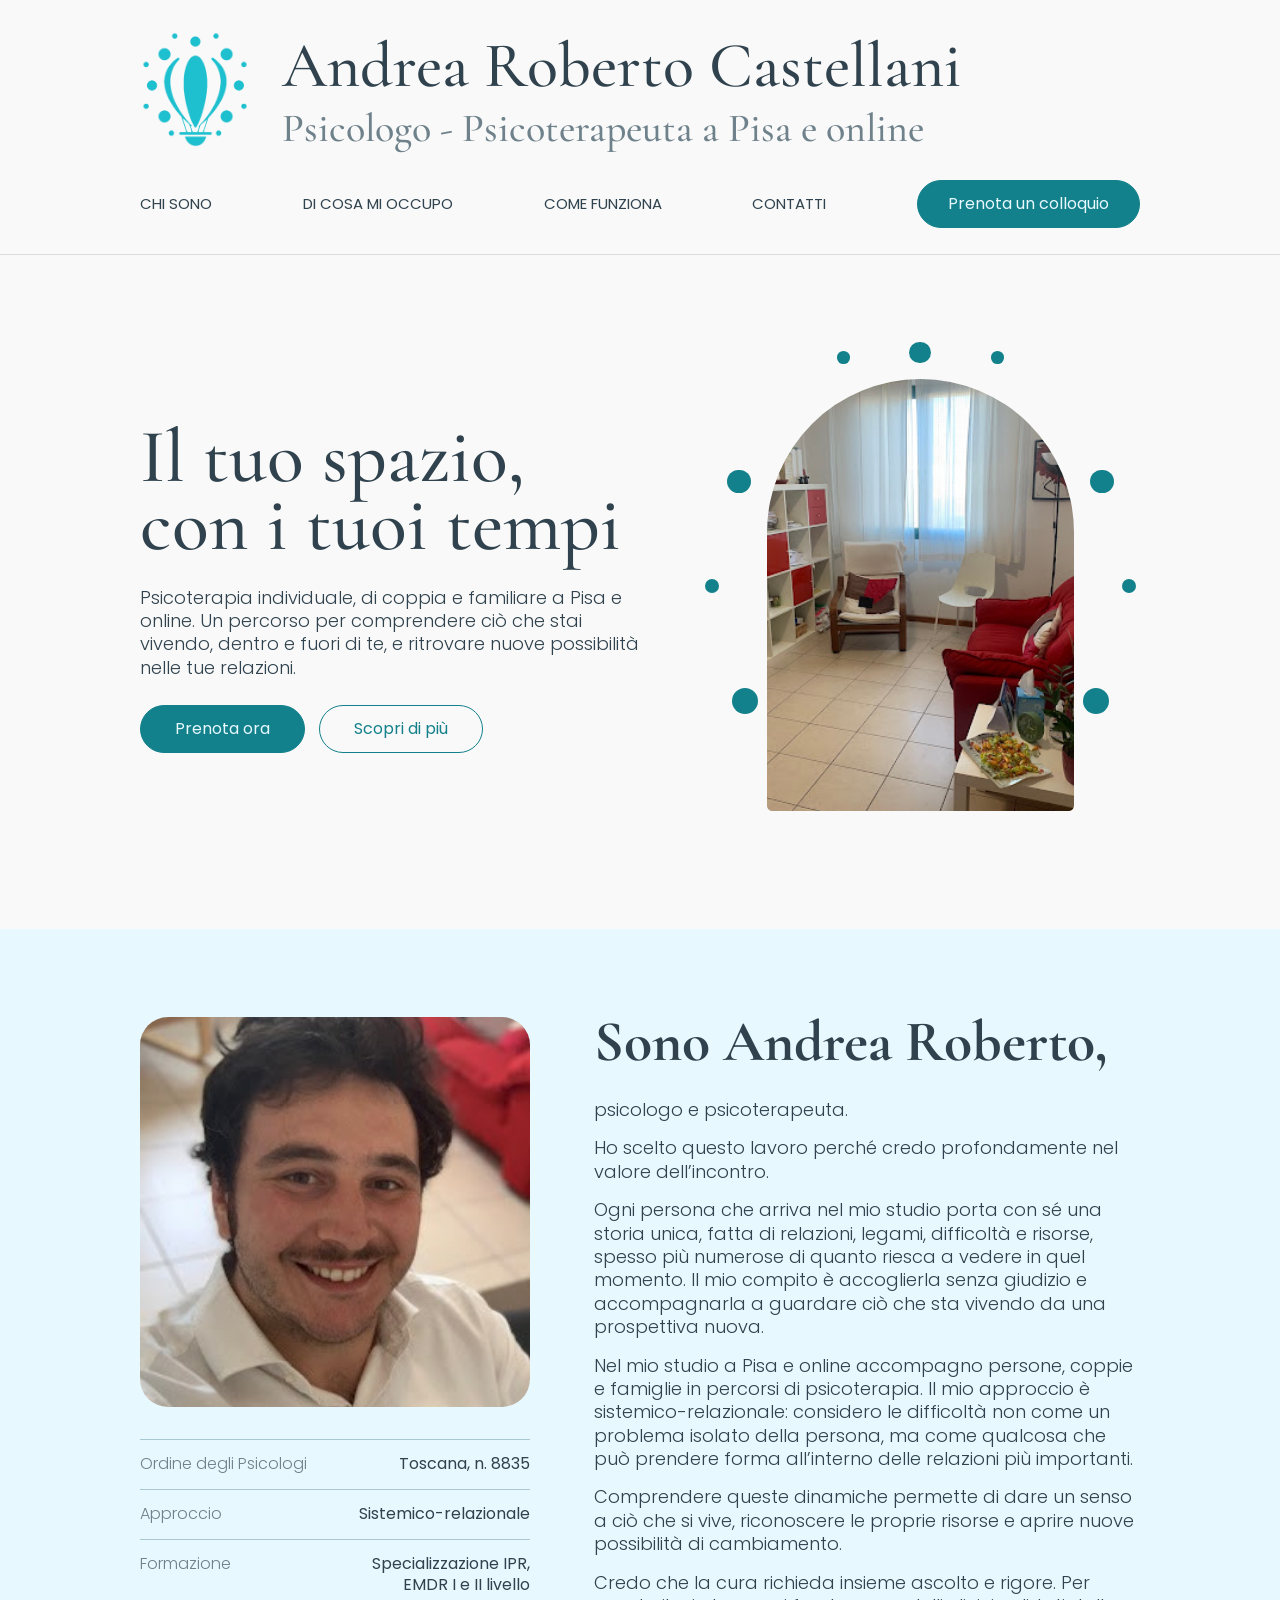
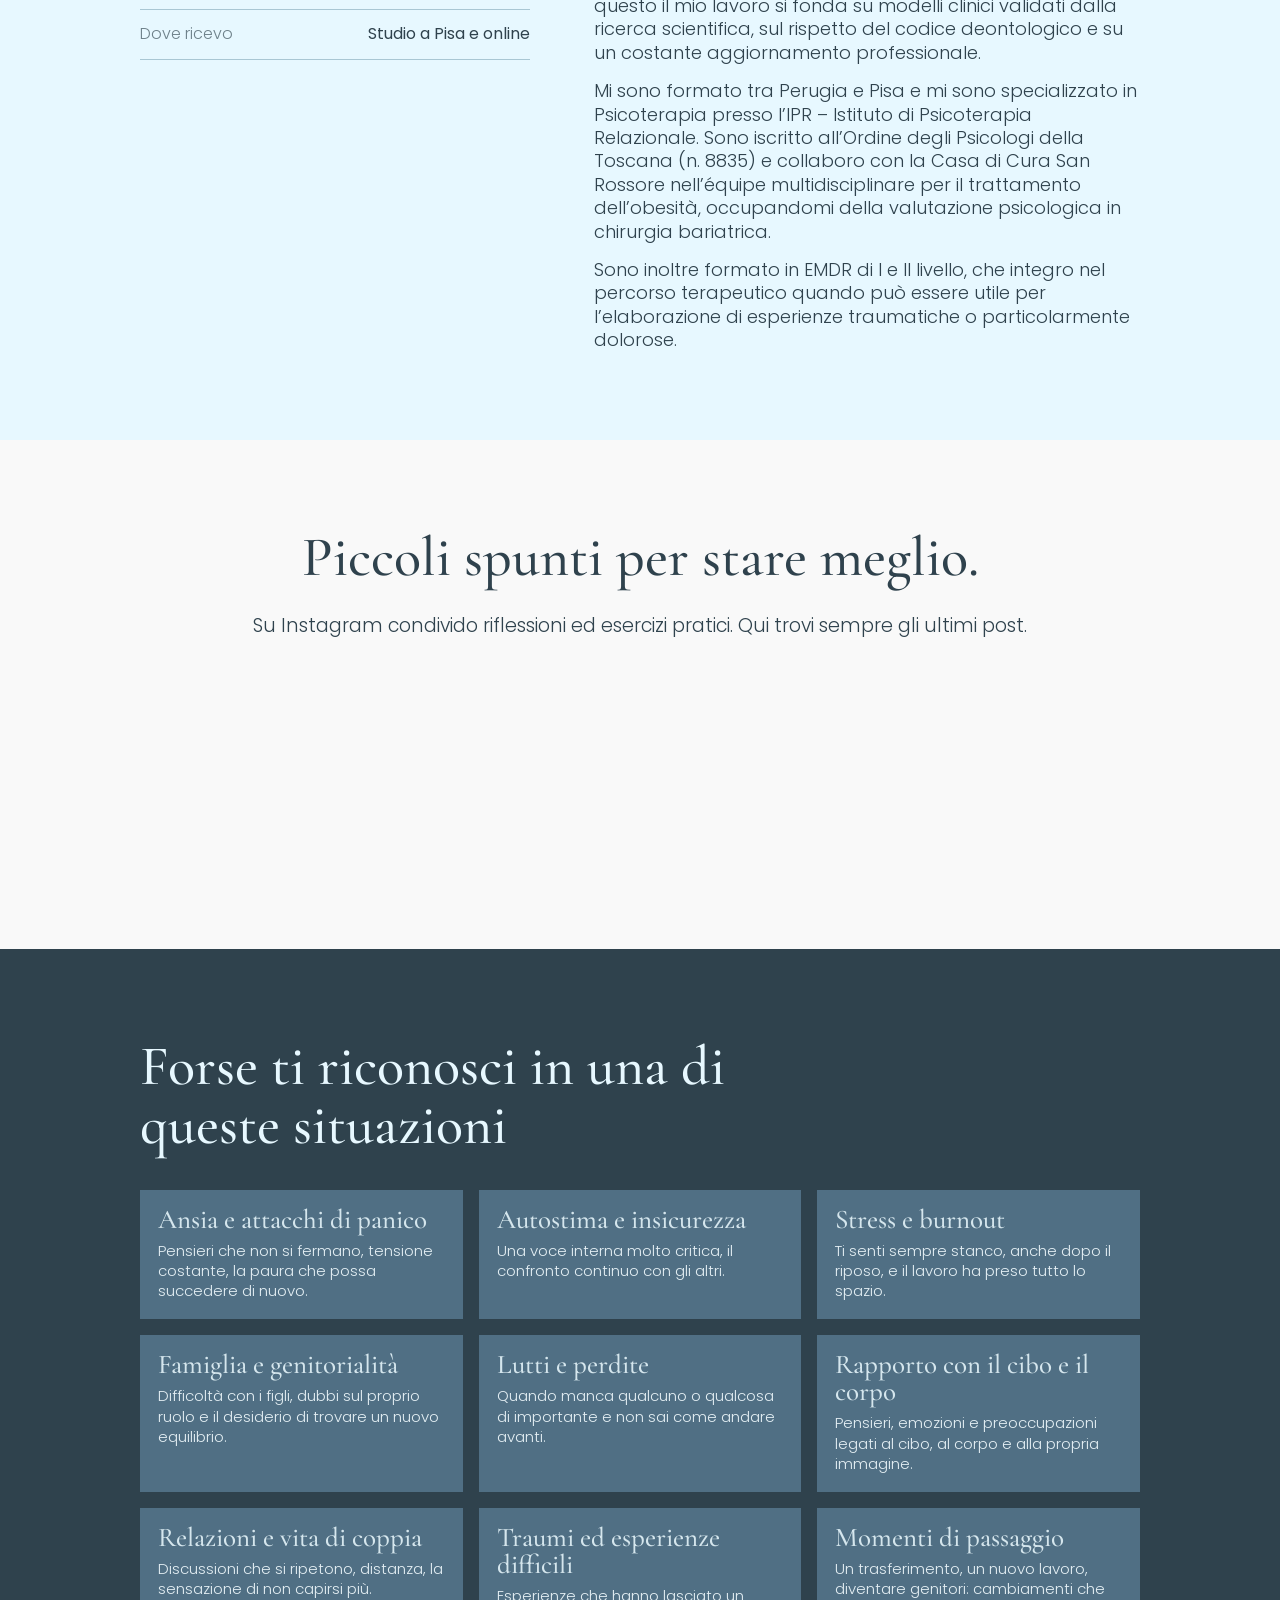
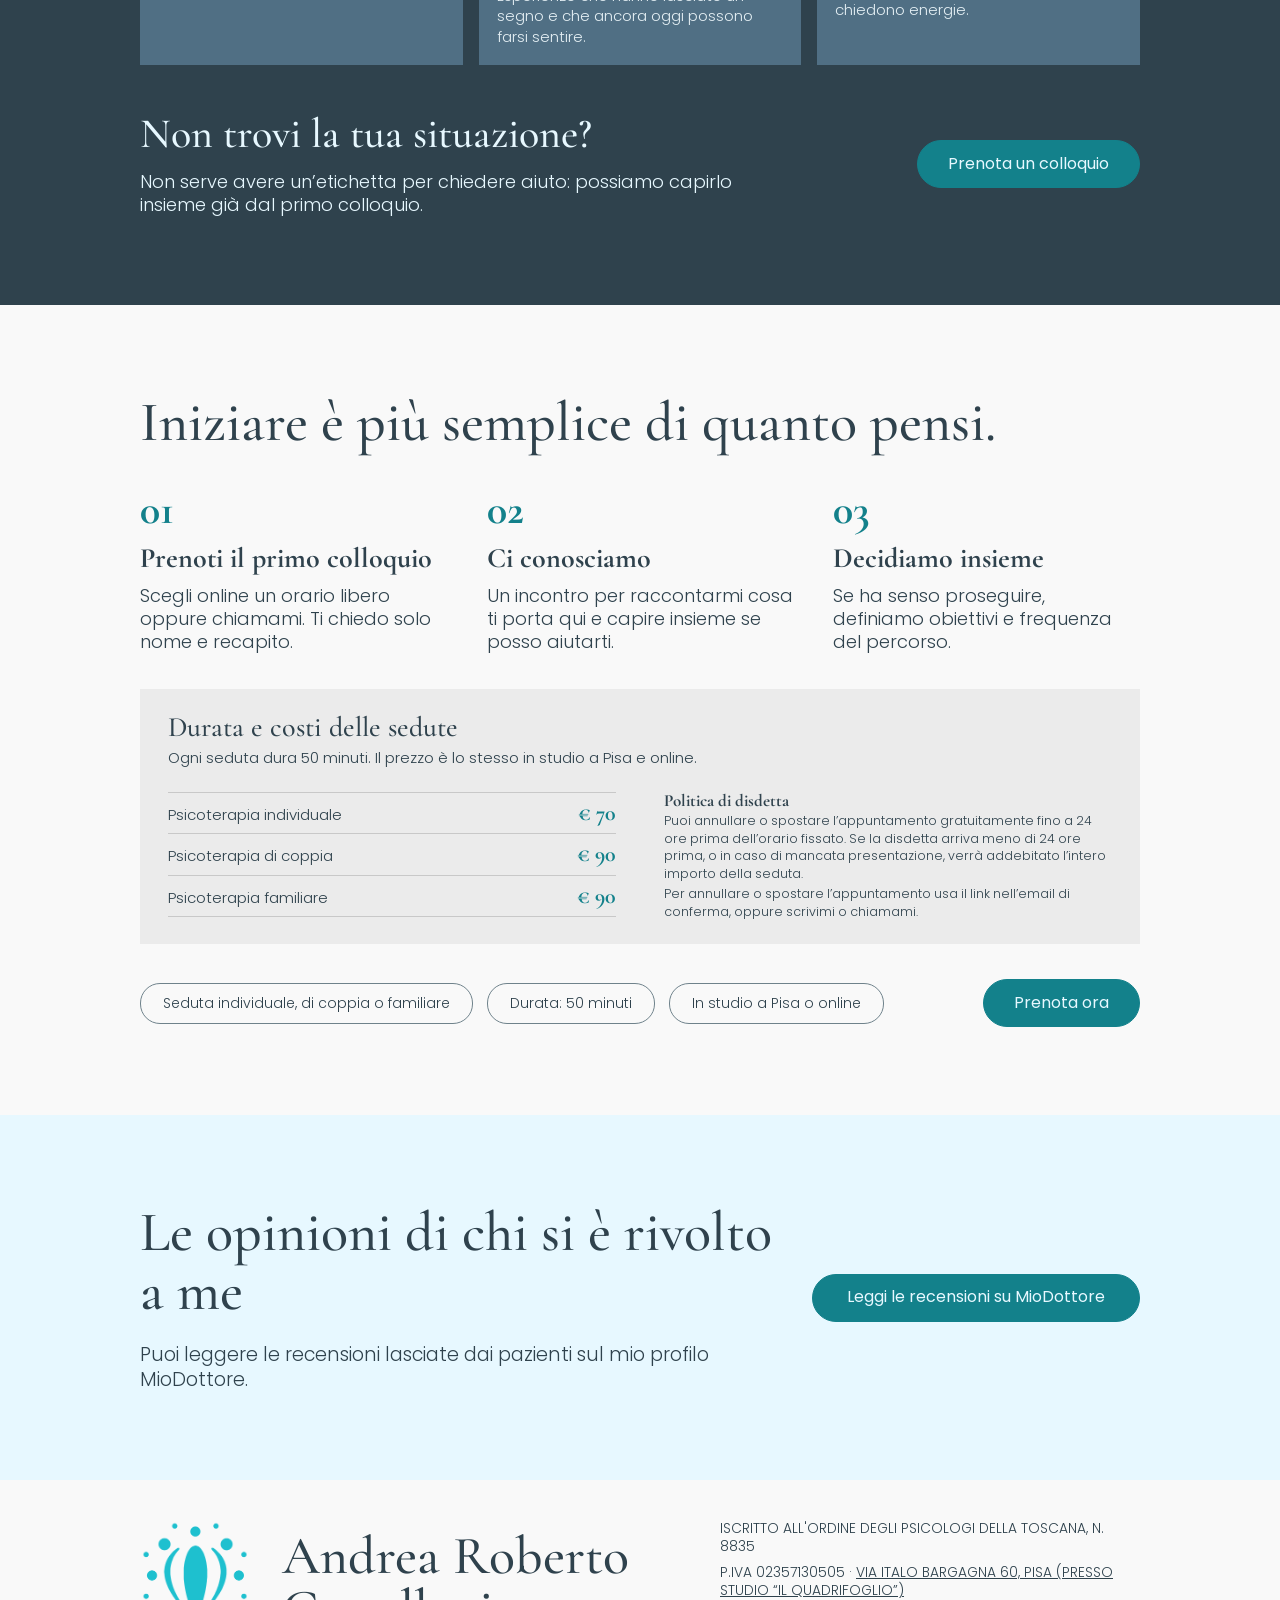
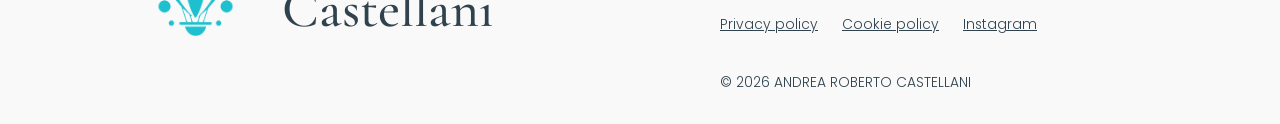
==== index.html @ 8cd7c924 "first commit" ====
<!doctype html>
<html lang="it">
<head>
  <meta charset="utf-8">
  <meta name="viewport" content="width=device-width, initial-scale=1">
  <title>Andrea Roberto Castellani | Psicologo e Psicoterapeuta a Pisa e online</title>
  <meta name="description" content="Psicoterapia individuale, di coppia e familiare a Pisa e online. Approccio sistemico-relazionale ed EMDR. Prenota il primo colloquio.">
  <meta property="og:title" content="Andrea Roberto Castellani | Psicologo e Psicoterapeuta a Pisa e online">
  <meta property="og:description" content="Il tuo spazio, con i tuoi tempi. Psicoterapia individuale, di coppia e familiare a Pisa e online.">
  <meta property="og:type" content="website">
  <!-- Iubenda: installazione (banner cookie e consenso). Deve restare il primo script della pagina. -->
  <script type="text/javascript" src="https://embeds.iubenda.com/widgets/f34f0510-6001-48b8-a6d8-528f20d0c39e.js"></script>
  <link rel="icon" href="img/logo-celeste.png" type="image/png">
  <link rel="preconnect" href="https://fonts.googleapis.com">
  <link rel="preconnect" href="https://fonts.gstatic.com" crossorigin>
  <link rel="stylesheet" href="https://fonts.googleapis.com/css2?family=Cormorant+Garamond:wght@500;700&family=Poppins:wght@300;400;600&display=swap">
  <link rel="stylesheet" href="style.css">
</head>
<body>

  <a class="salta" href="#contenuto">Vai al contenuto</a>

  <header class="testata">
    <div class="contenitore testata__riga">
      <a class="marchio" href="#top" aria-label="Andrea Roberto Castellani, torna all'inizio">
        <img src="img/logo-celeste.png" alt="" width="80" height="90">
        <span class="marchio__testo">
          <span class="marchio__nome">Andrea Roberto Castellani</span>
          <span class="marchio__ruolo">Psicologo - Psicoterapeuta a Pisa e online</span>
        </span>
      </a>

      <button class="menu-apri" type="button" aria-expanded="false" aria-controls="menu" aria-label="Apri il menu">
        <svg width="22" height="22" viewBox="0 0 24 24" fill="none" stroke="currentColor" stroke-width="2" stroke-linecap="round" aria-hidden="true"><line x1="4" y1="7" x2="20" y2="7"/><line x1="4" y1="12" x2="20" y2="12"/><line x1="4" y1="17" x2="20" y2="17"/></svg>
      </button>

      <nav id="menu" class="menu" aria-label="Menu principale">
        <a href="#chi-sono">Chi sono</a>
        <a href="#aree">Di cosa mi occupo</a>
        <a href="#come-funziona">Come funziona</a>
        <a href="contatti.html">Contatti</a>
        <a class="bottone bottone--pieno" href="prenota.html">Prenota un colloquio</a>
      </nav>
    </div>
  </header>

  <main id="contenuto">

    <!-- APERTURA -->
    <section class="apertura" id="top">
      <div class="contenitore apertura__griglia">
        <div class="apertura__testo">
          <p class="occhiello">Psicologo - psicoterapeuta a Pisa e online</p>
          <h1>Il tuo spazio, con i tuoi tempi</h1>
          <p class="apertura__intro">Psicoterapia individuale, di coppia e familiare a Pisa e online. Un percorso per comprendere ciò che stai vivendo, dentro e fuori di te, e ritrovare nuove possibilità nelle tue relazioni.</p>
          <div class="bottoni">
            <a class="bottone bottone--pieno bottone--grande" href="prenota.html">Prenota ora</a>
            <a class="bottone bottone--vuoto bottone--grande" href="#aree">Scopri di più</a>
          </div>
        </div>

        <div class="apertura__foto" aria-hidden="true">
          <!-- La foto si carica da img/studio.jpg -->
          <div class="arco"></div>
          <span class="punto p1"></span><span class="punto p2"></span><span class="punto p3"></span>
          <span class="punto p4"></span><span class="punto p5"></span><span class="punto p6"></span>
          <span class="punto p7"></span><span class="punto p8"></span><span class="punto p9"></span>
        </div>
      </div>
    </section>

    <!-- CHI SONO -->
    <section class="sezione sezione--tinta" id="chi-sono">
      <div class="contenitore chi-sono">
        <div class="chi-sono__lato">
          <div class="foto-studio" role="img" aria-label="Andrea Roberto Castellani, psicologo e psicoterapeuta"></div>
          <dl class="dati">
            <div><dt>Ordine degli Psicologi</dt><dd>Toscana, n. 8835</dd></div>
            <div><dt>Approccio</dt><dd>Sistemico-relazionale</dd></div>
            <div><dt>Formazione</dt><dd>Specializzazione IPR,<br> EMDR I e II livello</dd></div>
            <div><dt>Dove ricevo</dt><dd>Studio a Pisa e online</dd></div>
          </dl>
        </div>

        <div class="pila testo-lungo">
          <h2 style="font-size: clamp(34px, 4.5vw, 60px); line-height: 0.9 !important;">Sono Andrea Roberto,</h2>
          <p><span class="h2-sotto">psicologo e psicoterapeuta.</span></p>
          <p class="testo-grande">Ho scelto questo lavoro perché credo profondamente nel valore dell’incontro.</p>
          <p>Ogni persona che arriva nel mio studio porta con sé una storia unica, fatta di relazioni, legami, difficoltà e risorse, spesso più numerose di quanto riesca a vedere in quel momento. Il mio compito è accoglierla senza giudizio e accompagnarla a guardare ciò che sta vivendo da una prospettiva nuova.</p>
          <p>Nel mio studio a Pisa e online accompagno persone, coppie e famiglie in percorsi di psicoterapia. Il mio approccio è sistemico-relazionale: considero le difficoltà non come un problema isolato della persona, ma come qualcosa che può prendere forma all’interno delle relazioni più importanti.</p>
          <p>Comprendere queste dinamiche permette di dare un senso a ciò che si vive, riconoscere le proprie risorse e aprire nuove possibilità di cambiamento.</p>
          <p>Credo che la cura richieda insieme ascolto e rigore. Per questo il mio lavoro si fonda su modelli clinici validati dalla ricerca scientifica, sul rispetto del codice deontologico e su un costante aggiornamento professionale.</p>
          <p>Mi sono formato tra Perugia e Pisa e mi sono specializzato in Psicoterapia presso l’IPR – Istituto di Psicoterapia Relazionale. Sono iscritto all’Ordine degli Psicologi della Toscana (n. 8835) e collaboro con la Casa di Cura San Rossore nell’équipe multidisciplinare per il trattamento dell’obesità, occupandomi della valutazione psicologica in chirurgia bariatrica.</p>
          <p>Sono inoltre formato in EMDR di I e II livello, che integro nel percorso terapeutico quando può essere utile per l’elaborazione di esperienze traumatiche o particolarmente dolorose.</p>
        </div>
      </div>
    </section>

    <!-- INSTAGRAM -->
    <section class="sezione" id="instagram">
      <div class="contenitore pila">
        <div class="intestazione">
          <h2>Piccoli spunti per stare meglio.</h2>
          <p class="testo-grande">Su Instagram condivido riflessioni ed esercizi pratici. Qui trovi sempre gli ultimi post.</p>
          <!-- <div class="pila">
            <h2>Piccoli spunti per stare meglio.</h2>
            <p class="testo-grande">Su Instagram condivido riflessioni ed esercizi pratici. Qui trovi sempre gli ultimi post.</p>
          </div> --> 
          <!-- <a class="bottone bottone--vuoto" href="https://www.instagram.com/[nomeutente]/">Seguimi su @[nomeutente]</a> -->
        </div>

        <div class="feed-instagram">
          <!-- Elfsight Instagram Feed (cookie di terze parti: da gestire nel banner cookie) -->
          <script src="https://elfsightcdn.com/platform.js" async></script>
          <div class="elfsight-app-b23679b7-2488-49d8-a630-d3dfc2f89595" data-elfsight-app-lazy></div>
        </div>
      </div>
    </section>

    <!-- AREE DI INTERVENTO -->
    <section class="sezione sezione--scura" id="aree">
      <div class="contenitore pila pila--larga">
        <h2 class="titolo-stretto">Forse ti riconosci in una di queste situazioni</h2>
        <div class="griglia-aree">
          <article class="area">
            <h3>Ansia e attacchi di panico</h3>
            <p>Pensieri che non si fermano, tensione costante, la paura che possa succedere di nuovo.</p>
          </article>
          <article class="area">
            <h3>Autostima e insicurezza</h3>
            <p>Una voce interna molto critica, il confronto continuo con gli altri.</p>
          </article>
          <article class="area">
            <h3>Stress e burnout</h3>
            <p>Ti senti sempre stanco, anche dopo il riposo, e il lavoro ha preso tutto lo spazio.</p>
          </article>
          <article class="area">
            <h3>Famiglia e genitorialità</h3>
            <p>Difficoltà con i figli, dubbi sul proprio ruolo e il desiderio di trovare un nuovo equilibrio.</p>
          </article>
          <article class="area">
            <h3>Lutti e perdite</h3>
            <p>Quando manca qualcuno o qualcosa di importante e non sai come andare avanti.</p>
          </article>
          <article class="area">
            <h3>Rapporto con il cibo e il corpo</h3>
            <p>Pensieri, emozioni e preoccupazioni legati al cibo, al corpo e alla propria immagine.</p>
          </article>
          <article class="area">
            <h3>Relazioni e vita di coppia</h3>
            <p>Discussioni che si ripetono, distanza, la sensazione di non capirsi più.</p>
          </article>
          <article class="area">
            <h3>Traumi ed esperienze difficili</h3>
            <p>Esperienze che hanno lasciato un segno e che ancora oggi possono farsi sentire.</p>
          </article>
          <article class="area">
            <h3>Momenti di passaggio</h3>
            <p>Un trasferimento, un nuovo lavoro, diventare genitori: cambiamenti che chiedono energie.</p>
          </article>
        </div>

        <div class="riquadro-aiuto">
          <div class="pila pila--stretta">
            <h3>Non trovi la tua situazione?</h3>
            <p>Non serve avere un’etichetta per chiedere aiuto: possiamo capirlo insieme già dal primo colloquio.</p>
          </div>
          <a class="bottone bottone--pieno" href="prenota.html">Prenota un colloquio</a>
        </div>
      </div>
    </section>

    <!-- COME FUNZIONA -->
    <section class="sezione" id="come-funziona">
      <div class="contenitore pila pila--larga">
        <h2>Iniziare è più semplice di quanto pensi.</h2>
        <ol class="passaggi">
          <li>
            <span class="passaggi__numero" aria-hidden="true">01</span>
            <h3>Prenoti il primo colloquio</h3>
            <p>Scegli online un orario libero oppure chiamami. Ti chiedo solo nome e recapito.</p>
          </li>
          <li>
            <span class="passaggi__numero" aria-hidden="true">02</span>
            <h3>Ci conosciamo</h3>
            <p>Un incontro per raccontarmi cosa ti porta qui e capire insieme se posso aiutarti.</p>
          </li>
          <li>
            <span class="passaggi__numero" aria-hidden="true">03</span>
            <h3>Decidiamo insieme</h3>
            <p>Se ha senso proseguire, definiamo obiettivi e frequenza del percorso.</p>
          </li>
        </ol>

        <div class="tariffe" id="tariffe">
          <div class="tariffe__testa pila pila--stretta">
            <h3>Durata e costi delle sedute</h3>
            <p>Ogni seduta dura 50 minuti. Il prezzo è lo stesso in studio a Pisa e online.</p>
          </div>
          <!-- PREZZI DI ESEMPIO: sostituisci gli importi con quelli reali -->
          <dl class="tariffe__elenco">
            <div><dt>Psicoterapia individuale</dt><dd class="tariffe__prezzo">€ 70</dd></div>
            <div><dt>Psicoterapia di coppia</dt><dd class="tariffe__prezzo">€ 90</dd></div>
            <div><dt>Psicoterapia familiare</dt><dd class="tariffe__prezzo">€ 90</dd></div>
          </dl>
          <div class="tariffe__disdetta">
            <h4>Politica di disdetta</h4>
            <p>Puoi annullare o spostare l’appuntamento gratuitamente fino a 24 ore prima dell’orario fissato. Se la disdetta arriva meno di 24 ore prima, o in caso di mancata presentazione, verrà addebitato l’intero importo della seduta.</p>
            <p>Per annullare o spostare l’appuntamento usa il link nell’email di conferma, oppure scrivimi o chiamami.</p>
          </div>
        </div>

        <div class="come-funziona__fondo">
          <ul class="etichette">
            <li>Seduta individuale, di coppia o familiare</li>
            <li>Durata: 50 minuti</li>
            <li>In studio a Pisa o online</li>
          </ul>
          <a class="bottone bottone--pieno" href="prenota.html">Prenota ora</a>
        </div>
      </div>
    </section>

    <!-- RECENSIONI (facoltativa) -->
    <!--
      Sezione facoltativa. Prima di pubblicarla è consigliabile chiedere
      conferma all'Ordine degli Psicologi della Toscana.
      Se non la usi, cancella da qui fino a "FINE RECENSIONI".
    -->
    <section class="sezione sezione--tinta" id="recensioni">
      <div class="contenitore recensioni">
        <div class="pila">
          <h2>Le opinioni di chi si è rivolto a me</h2>
          <p class="testo-grande">Puoi leggere le recensioni lasciate dai pazienti sul mio profilo MioDottore.</p>
        </div>
        <div class="recensioni__azione">
          <!-- Se MioDottore fornisce un widget, puoi incollarne il codice qui al posto del pulsante. -->
          <a class="bottone bottone--pieno bottone--grande" href="[link-profilo-miodottore]">Leggi le recensioni su MioDottore</a>
        </div>
      </div>
    </section>
    <!-- FINE RECENSIONI -->

  </main>

  <footer class="piede">
    <div class="contenitore piede__riga">
      <a class="marchio piede__marchio" href="#top" aria-label="Andrea Roberto Castellani, torna all'inizio">
        <img src="img/logo-celeste.png" alt="" width="110" height="124">
        <span class="marchio__testo">
          <span class="marchio__nome">Andrea Roberto Castellani</span>
        </span>
      </a>
      <div class="piede__info">
        <p>Iscritto all'Ordine degli Psicologi della Toscana, n. 8835</p>
        <p>P.IVA 02357130505 · <a class="piede__mappa" href="https://maps.app.goo.gl/DbH1Px4Cvwr9Uro67" target="_blank" rel="noopener">Via Italo Bargagna 60, Pisa (presso Studio “Il Quadrifoglio”)</a></p>
        <nav class="piede__link" aria-label="Informazioni legali">
          <a href="https://www.iubenda.com/privacy-policy/83963626" class="iubenda-noiframe iubenda-embed" title="Privacy Policy" target="_blank" rel="noopener">Privacy policy</a>
          <a href="https://www.iubenda.com/privacy-policy/83963626/cookie-policy" class="iubenda-noiframe iubenda-embed" title="Cookie Policy" target="_blank" rel="noopener">Cookie policy</a>
          <a href="https://www.instagram.com/ar.caste_psico/">Instagram</a>
        </nav>
        <p class="piede__copy">© 2026 Andrea Roberto Castellani</p>
      </div>
    </div>
  </footer>

  <script>
    // Header fisso su smartphone: si restringe dopo un po' di scorrimento
    const testata = document.querySelector('.testata');
    const aggiornaTestata = () => testata.classList.toggle('testata--compatta', window.scrollY > 40);
    window.addEventListener('scroll', aggiornaTestata, { passive: true });
    aggiornaTestata();

    // Menu per smartphone
    const bottoneMenu = document.querySelector('.menu-apri');
    const menu = document.getElementById('menu');
    bottoneMenu.addEventListener('click', () => {
      const aperto = menu.classList.toggle('menu--aperto');
      bottoneMenu.setAttribute('aria-expanded', aperto);
      bottoneMenu.setAttribute('aria-label', aperto ? 'Chiudi il menu' : 'Apri il menu');
    });
    menu.querySelectorAll('a').forEach(link => link.addEventListener('click', () => {
      menu.classList.remove('menu--aperto');
      bottoneMenu.setAttribute('aria-expanded', 'false');
    }));

  </script>
  <!-- Iubenda: privacy policy e cookie policy (si aprono in una finestra sopra il sito) -->
  <script type="text/javascript">(function (w,d) {var loader = function () {var s = d.createElement("script"), tag = d.getElementsByTagName("script")[0]; s.src="https://cdn.iubenda.com/iubenda.js"; tag.parentNode.insertBefore(s,tag);}; if(w.addEventListener){w.addEventListener("load", loader, false);}else if(w.attachEvent){w.attachEvent("onload", loader);}else{w.onload = loader;}})(window, document);</script>
  <div class="barra-prenota">
    <a class="bottone bottone--pieno" href="prenota.html">Prenota un colloquio</a>
  </div>
</body>
</html>
---- style.css ----
/* =========================================================
   Andrea Roberto Castellani – stile del sito
   Stile ripreso dal sito Wix "Psicologo Online".
   I colori principali sono qui: cambiandoli si aggiorna tutto.
   ========================================================= */

:root {
  --grigio: #F9F9F9;        /* testata, apertura, come funziona */
  --azzurro: #E7F8FF;       /* chi sono, instagram, recensioni */
  --ardesia: #2F424D;       /* testo e sezione scura */
  --ardesia-2: #506F84;     /* riquadri e sezione contatti */
  --ardesia-3: #648CA7;     /* nota nei contatti */
  --muto: #6F828B;          /* testi secondari */
  --teal: #13818B;          /* pulsanti, numeri, dettagli */
  --teal-scuro: #0E6068;
  --nebbia: #D5E6ED;        /* footer e testi su scuro */
  --nebbia-2: #B0C1CA;
  --pannello: #F0F0F0;
  --largo: 1000px;

  --serif: "Cormorant Garamond", "Cormorant", Georgia, "Times New Roman", serif;
  --sans: "Poppins", "Segoe UI", system-ui, -apple-system, sans-serif;
}

*, *::before, *::after { box-sizing: border-box; }

html { scroll-behavior: smooth; scroll-padding-top: 24px; }

body {
  margin: 0;
  background: var(--grigio);
  color: var(--ardesia);
  font-family: var(--sans);
  font-weight: 300;
  font-size: 18px;
  line-height: 1.3;
  -webkit-font-smoothing: antialiased;
}

img { max-width: 100%; height: auto; display: block; }
a { color: var(--teal); }
a:hover { color: var(--ardesia); }
:focus-visible { outline: 3px solid var(--teal); outline-offset: 3px; border-radius: 6px; }

h1, h2, h3, h4 { margin: 0; font-family: var(--serif); font-weight: 500; line-height: 1.05; color: var(--ardesia); }
h1 { font-size: clamp(46px, 6vw, 76px); }
h2 { font-size: clamp(36px, 4.4vw, 56px); }
h3 { font-size: clamp(28px, 3.3vw, 42px); }
p { margin: 0; }

.contenitore { width: 100%; max-width: calc(var(--largo) + 280px); margin: 0 auto; padding: 0 140px; }
.pila { display: flex; flex-direction: column; gap: 22px; }
.pila--larga { gap: 35px; }
.testo-grande { font-size: 19px; }

.salta { position: absolute; left: -9999px; top: 8px; background: #fff; padding: 10px 16px; border-radius: 8px; z-index: 100; }
.salta:focus { left: 8px; }

/* ---------- Pulsanti ---------- */
.bottoni { display: flex; flex-wrap: wrap; gap: 14px; }
.bottone {
  display: inline-flex; align-items: center; justify-content: center;
  min-height: 48px; padding: 0 30px; border-radius: 100px;
  font-family: var(--sans); font-size: 16px; font-weight: 400; text-decoration: none; white-space: nowrap;
  border: 1px solid var(--teal);
  transition: background-color .2s, color .2s, border-color .2s;
}
.bottone--grande { min-height: 48px; padding: 0 34px; }
.bottone--pieno { background: var(--teal); color: var(--azzurro); }
.bottone--pieno:hover { background: var(--teal-scuro); border-color: var(--teal-scuro); color: var(--azzurro); }
.bottone--vuoto { background: transparent; color: var(--teal); }
.bottone--vuoto:hover { background: var(--teal); color: var(--azzurro); }
.bottone--chiaro { background: var(--azzurro); border-color: var(--azzurro); color: var(--ardesia); }
.bottone--chiaro:hover { background: var(--nebbia); border-color: var(--nebbia); color: var(--ardesia); }

/* ---------- Testata ---------- */
.testata { background: var(--grigio); border-bottom: 1px solid #DCDCDC; }
.testata__riga { position: relative; display: flex; flex-wrap: wrap; align-items: center; padding-top: 30px; padding-bottom: 26px; row-gap: 26px; }
.marchio { display: flex; align-items: center; gap: 32px; width: 100%; color: var(--ardesia); text-decoration: none; }
.marchio img { width: 110px; height: 124px; flex-shrink: 0; }
.marchio__testo { display: flex; flex-direction: column; gap: 8px; }
.marchio__nome { font-family: var(--serif); font-size: clamp(36px, 5vw, 75px); font-weight: 500; line-height: 1;}
.marchio__ruolo { font-family: var(--serif); font-size: clamp(22px, 3.2vw, 40px); font-weight: 500; line-height: 1.1; color: var(--muto); }

.menu { display: flex; align-items: center; justify-content: space-between; gap: 24px; width: 100%; }
.menu a:not(.bottone) {
  color: var(--ardesia); text-decoration: none; text-transform: uppercase;
  font-size: 15px; font-weight: 400;
}
.menu a:not(.bottone):hover { color: var(--teal); }
.menu-apri {
  display: none; position: absolute; right: 24px; top: 30px; width: 44px; height: 44px; border-radius: 12px;
  border: 1px solid #CFCFCF; background: #fff; color: var(--ardesia);
  align-items: center; justify-content: center; cursor: pointer;
}

/* ---------- Apertura ---------- */
.apertura { padding: 96px 0 104px; }
.apertura__griglia { display: grid; grid-template-columns: 1.15fr 1fr; gap: 56px; align-items: center; }
.apertura__testo { display: flex; flex-direction: column; gap: 26px;}
.occhiello { display: none; }
.apertura__testo h1 { max-width: 560px; line-height: 0.9 !important;}
.apertura__intro { font-size: 18px; line-height: 1.3; max-width: 500px; }

.apertura__foto { position: relative; aspect-ratio: 5 / 5.4; max-width: 460px; width: 100%; justify-self: center; }
.arco {
  position: absolute; inset: 6% 15% 3% 15%;
  border-radius: 999px 999px 36px 36px;
  background: var(--azzurro) url("img/studio.jpg") center / cover no-repeat;
}
.punto { position: absolute; border-radius: 50%; background: var(--teal); }
.p1 { left: 6%;  top: 25%; width: 5.4%; aspect-ratio: 1; }
.p2 { left: 1%;  top: 48%; width: 3.2%; aspect-ratio: 1; }
.p3 { left: 7%;  top: 71%; width: 6%;   aspect-ratio: 1; }
.p4 { left: 31%; top: 0;   width: 2.9%; aspect-ratio: 1; }
.p5 { left: 47.5%; top: -2%; width: 5%; aspect-ratio: 1; }
.p6 { right: 31%; top: 0;   width: 2.9%; aspect-ratio: 1; }
.p7 { right: 6%;  top: 25%; width: 5.4%; aspect-ratio: 1; }
.p8 { right: 1%;  top: 48%; width: 3.2%; aspect-ratio: 1; }
.p9 { right: 7%;  top: 71%; width: 6%;   aspect-ratio: 1; }

/* ---------- Sezioni ---------- */
.sezione { padding: 88px 0; position: relative; }
.sezione--tinta { background: var(--azzurro); }
.sezione--scura { background: var(--ardesia); color: var(--azzurro); }
.sezione--scura h2, .sezione--scura h3 { color: var(--azzurro); }
.sezione--ardesia { background: var(--ardesia-2); color: var(--azzurro); }
.sezione--ardesia h2 { color: var(--azzurro); }
.titolo-stretto { max-width: 600px; }

.due-colonne { display: grid; grid-template-columns: 1fr 1fr; gap: 64px; align-items: center; }
.due-colonne--alto { align-items: start; }

.foto-studio {
  min-height: 0; aspect-ratio: 1 / 1;
  border-radius: 28px;
  background: var(--nebbia) url("img/andrea.jpg") center / cover no-repeat;
}

.dati { margin: 0; border-top: 1px solid #A9C7D4; }
.dati div { display: flex; justify-content: space-between; gap: 16px; padding: 14px 0; border-bottom: 1px solid #A9C7D4; font-size: 16px; }
.dati dt { color: var(--muto); }
.dati dd { margin: 0; font-weight: 400; text-align: right; }

/* ---------- Chi sono ---------- */
.chi-sono { display: grid; grid-template-columns: 5fr 7fr; gap: 64px; align-items: start; }
.chi-sono__lato { display: flex; flex-direction: column; gap: 32px; position: sticky; top: 32px; }
.chi-sono .foto-studio { min-height: 0; aspect-ratio: 1 / 1; }
.testo-lungo { gap: 15px; max-width: 560px; }
.testo-lungo h2 { font-weight: 700; font-size: clamp(34px, 4vw, 56px); }
.testo-lungo .testo-grande { font-size: 18px; }
.h2-sotto { display: block; font-family: var(--sans); font-weight: 300; font-size: 18px; line-height: 1.3; margin-top: 14px; }

/* ---------- Instagram ---------- */
.intestazione { display: flex; flex-direction: column; justify-content: center; align-items: center; gap: 28px; text-align: center; }
.intestazione .pila { max-width: 660px; }
.intestazione .bottone { min-height: 41px; padding: 0 22px; border-radius: 20px; font-size: 14px; background: var(--azzurro); border-color: var(--ardesia); color: var(--ardesia); }
.intestazione .bottone:hover { background: var(--ardesia); color: var(--azzurro); }
.feed-instagram { width: 100%; min-height: 200px; }
.barra-prenota { display: none; }

/* ---------- Aree ---------- */
.griglia-aree { display: grid; grid-template-columns: repeat(3, minmax(0, 1fr)); gap: 16px; }
.area { display: flex; flex-direction: column; gap: 8px; padding: 16px 18px 18px; background: var(--ardesia-2); min-height: 0; }
.area h3 { font-size: 27px; color: var(--nebbia); font-weight: 500; line-height: 1; }
.area p { color: #E3EEF3; font-size: 15px; line-height: 1.35; }

.pila--stretta { gap: 14px; }
.riquadro-aiuto { display: flex; justify-content: space-between; align-items: center; gap: 32px; padding-top: 12px; }
.riquadro-aiuto h3 { color: var(--azzurro); }
.riquadro-aiuto p { color: var(--azzurro); max-width: 620px; }

/* ---------- Come funziona ---------- */
.passaggi { list-style: none; margin: 0; padding: 0; display: grid; grid-template-columns: repeat(3, minmax(0, 1fr)); gap: 40px; }
.passaggi li { display: flex; flex-direction: column; gap: 10px; }
.passaggi__numero { font-family: var(--serif); font-size: 42px; font-weight: 700; line-height: 1.1; color: var(--teal); }
.passaggi h3 { font-size: 28px; font-weight: 700; line-height: 1.1; }
.come-funziona__fondo { display: flex; justify-content: space-between; align-items: center; gap: 24px; flex-wrap: wrap; }
.tariffe { display: grid; grid-template-columns: 1fr 1fr; gap: 24px 48px; align-items: start; padding: 24px 28px; background: #EBEBEB; }
.tariffe__testa { grid-column: 1 / -1; max-width: 560px; gap: 6px; }
.tariffe__testa h3 { font-size: 28px; }
.tariffe__testa p { font-size: 15px; }
.tariffe__elenco { margin: 0; border-top: 1px solid #C8C8C8; }
.tariffe__elenco div { display: flex; justify-content: space-between; align-items: baseline; gap: 16px; padding: 9px 0; border-bottom: 1px solid #C8C8C8; }
.tariffe__elenco dt { font-size: 15px; }
.tariffe__elenco dd { margin: 0; }
.tariffe__prezzo { font-family: var(--serif); font-size: 22px; font-weight: 700; line-height: 1; color: var(--teal); }
.tariffe__disdetta { display: flex; flex-direction: column; gap: 3px; font-size: 12.5px; line-height: 1.4; }
.tariffe__disdetta h4 { font-size: 17px; font-weight: 700; }
.etichette { list-style: none; margin: 0; padding: 0; display: flex; flex-wrap: wrap; gap: 14px; }
.etichette li { padding: 10px 22px; border-radius: 20px; border: 1px solid var(--muto); background: var(--grigio); font-size: 14px; }

/* ---------- Prenota ---------- */
.prenota__testa { max-width: 480px; }
.contatti { font-style: normal; display: flex; flex-direction: column; gap: 14px; }
.contatti a, .contatti span { color: var(--nebbia); font-weight: 600; text-decoration: none; }
.contatti a:hover { color: #fff; }
.nota { font-size: 14px; color: var(--azzurro); background: var(--ardesia-3); padding: 18px 20px; border-radius: 20px; }
.sezione--ardesia .testo-grande { color: var(--azzurro); }

.calendario {
  display: flex; flex-direction: column; gap: 18px;
  padding: 36px 44px 32px; background: var(--pannello); color: var(--ardesia); width: 100%;
}
.calendario__testa { display: flex; flex-direction: column; gap: 6px; }
.calendario h3 { font-size: 32px; }
.calendario p { font-size: 16px; }
.calendario__cornice { overflow: hidden; border: 1px solid #DADADA; background: #fff; }
.calendario__cornice iframe { display: block; width: 100%; height: 680px; border: 0; }
.calendario__cornice .calendly-inline-widget { width: 100%; min-width: 0 !important; height: 700px; }
.calendario__alternativa { font-size: 15px; }
.scheda { display: flex; flex-direction: column; gap: 18px; }
.scheda[hidden] { display: none; }
.scelta { display: flex; align-self: stretch; padding: 4px; border-radius: 100px; background: #E2E2E2; }
.scelta__voce {
  flex: 1; min-height: 44px; padding: 0 26px; border: 0; border-radius: 100px; background: transparent;
  font-family: var(--sans); font-size: 16px; font-weight: 400; color: var(--ardesia); cursor: pointer;
  transition: background-color .2s, color .2s;
}
.scelta__voce--attiva { background: var(--teal); color: var(--azzurro); }

/* ---------- Recensioni ---------- */
.recensioni { display: flex; justify-content: space-between; align-items: center; gap: 40px; }
.recensioni .pila { max-width: 640px; }

/* ---------- Piede ---------- */
.piede { background: var(--grigio); padding: 40px 0 32px; font-size: 14px; color: var(--ardesia); }
.piede__marchio { width: auto; flex: 1 1 auto; }
.piede__marchio .marchio__ruolo { color: var(--ardesia); opacity: .75; }
.piede__marchio .marchio__nome { font-size: clamp(30px, 4.2vw, 60px); }
.piede__riga { display: flex; justify-content: space-between; align-items: flex-start; gap: 40px; }
.piede__info { display: flex; flex-direction: column; gap: 8px; max-width: 420px; text-transform: uppercase; font-size: 13.8px; }
.piede__info p { font-weight: 300; }
.piede__link { display: flex; gap: 24px; flex-wrap: wrap; margin-top: 8px; text-transform: none; }
.piede__link a { color: var(--ardesia); }
.piede__link a:hover { color: var(--teal); }
.piede__mappa { color: var(--ardesia); }
.piede__mappa:hover { color: var(--teal); }
.piede__copy { margin-top: 32px; font-size: 13.8px; }

/* =========================================================
   Tablet e smartphone
   ========================================================= */
@media (max-width: 980px) {
  .contenitore { padding: 0 32px; }
  .chi-sono { grid-template-columns: 1fr; gap: 40px; }
  .chi-sono__lato { position: static; order: 2; }
  .riquadro-aiuto, .recensioni { flex-direction: column; align-items: flex-start; }

  .testata .testata__riga { padding-top: 34px; padding-bottom: 34px; row-gap: 0; }
  .marchio { padding-right: 56px; gap: 16px; }
  .marchio img { width: 68px; height: 77px; }
  .menu-apri { display: inline-flex; top: 60px; right: 32px; }

  /* Barra "Prenota" fissa in basso: nascosta quando si è nella zona del calendario */
  body { padding-bottom: 76px; }
  .barra-prenota {
    display: block; position: fixed; left: 0; right: 0; bottom: 0; z-index: 60;
    padding: 12px 32px calc(12px + env(safe-area-inset-bottom));
    background: rgba(249, 249, 249, 0.96); border-top: 1px solid #DCDCDC;
    transition: transform .25s ease, opacity .25s ease;
  }
  .barra-prenota--nascosta { transform: translateY(100%); opacity: 0; pointer-events: none; }
  .barra-prenota .bottone { width: 100%; max-width: 480px; margin: 0 auto; display: flex; }

  /* Header fisso: si restringe quando si scorre la pagina */
  html { scroll-padding-top: 90px; }
  .testata { position: sticky; top: 0; z-index: 50; }
  .testata .testata__riga, .marchio img, .marchio__ruolo, .menu-apri { transition: padding .2s, width .2s, height .2s, top .2s; }
  .testata--compatta .testata__riga { padding-top: 12px; padding-bottom: 12px; }
  .testata--compatta .marchio img { width: 40px; height: 45px; }
  .testata--compatta .marchio { gap: 12px; }
  .testata--compatta .marchio__nome { font-size: 22px; }
  .testata--compatta .marchio__ruolo { display: none; }
  .testata--compatta .menu-apri { top: 14px; }
  .menu {
    display: none; flex-direction: column; align-items: stretch; gap: 0;
    margin-top: 20px; border-top: 1px solid #DCDCDC;
  }
  .menu--aperto { display: flex; }
  .menu a:not(.bottone) { padding: 14px 0; border-bottom: 1px solid #DCDCDC; }
  .menu .bottone { margin-top: 18px; }

  .apertura { padding: 56px 0 72px; }
  .apertura__griglia, .due-colonne { grid-template-columns: 1fr; gap: 40px; }
  #prenota .due-colonne { gap: 20px; }
  #prenota .due-colonne > .pila { margin-top: 0 !important; }
  .apertura__foto { max-width: 380px; }
  .sezione { padding: 64px 0; }
  .griglia-aree { grid-template-columns: 1fr 1fr; }
  .passaggi { grid-template-columns: 1fr; gap: 32px; }
  .tariffe { grid-template-columns: 1fr; }
  .foto-studio { min-height: 0; }
  .calendario { max-width: none; }
}

@media (max-width: 640px) {
  body { font-size: 17px; }
  .contenitore { padding: 0 20px; }
  .menu-apri { right: 20px; }
  .marchio img { width: 52px; height: 59px; }
  .marchio__nome { font-size: 26px; }
  .marchio__ruolo { font-size: 17px; }
  .bottoni .bottone { width: 100%; }
  .intestazione { align-items: center; }
  .griglia-aree { grid-template-columns: 1fr; }
  .area { min-height: 0; }
  .dati div { flex-direction: column; gap: 2px; }
  .dati dd { text-align: left; }
  .calendario { padding: 18px 10px 14px; gap: 14px; }
  .calendario__testa { padding: 0 8px; }
  .calendario__alternativa { padding: 0 8px; }
  .calendario__cornice { border: 0; background: transparent; }
  .scelta__voce { min-height: 40px; font-size: 15px; }
  .tariffe { padding: 20px 18px; gap: 20px; }
  .scelta { display: flex; align-self: stretch; }
  .scelta__voce { flex: 1; padding: 0 12px; }
  .calendario__cornice iframe { height: 760px; }
  .calendario__cornice .calendly-inline-widget { height: 620px; }
  .riquadro-aiuto .bottone, .recensioni .bottone, .come-funziona__fondo .bottone { width: 100%; white-space: normal; text-align: center; }
  .piede__riga { flex-direction: column; gap: 20px; }
}

@media (prefers-reduced-motion: reduce) {
  html { scroll-behavior: auto; }
  .bottone { transition: none; }
}

/* Iubenda: nasconde il widget per le leggi USA ("Informativa sulla raccolta") */
.iub__us-widget { display: none !important; }

/* ---------- Pagina contatti ---------- */
.contatti-pagina { padding-top: 72px; }
.contatti-pagina__intro { max-width: 620px; }
.contatti-pagina__griglia { display: grid; grid-template-columns: 1fr 1fr; gap: 64px; align-items: start; }
.lista-contatti { list-style: none; margin: 0; padding: 0; border-top: 1px solid #D5D5D5; }
.lista-contatti li { display: flex; flex-direction: column; gap: 4px; padding: 18px 0; border-bottom: 1px solid #D5D5D5; }
.lista-contatti__etichetta { font-size: 13px; text-transform: uppercase; letter-spacing: .04em; color: var(--muto); }
.lista-contatti a, .lista-contatti li > span:not(.lista-contatti__etichetta) { font-size: 19px; font-weight: 400; color: var(--ardesia); }
.lista-contatti a { text-decoration: none; }
.lista-contatti a:hover { color: var(--teal); text-decoration: underline; }
.riquadro-prenota { display: flex; justify-content: space-between; align-items: center; gap: 20px; flex-wrap: wrap; padding: 20px 24px; background: var(--azzurro); }
.riquadro-prenota p { font-size: 17px; }

.modulo { display: flex; flex-direction: column; gap: 18px; padding: 32px; background: #fff; border: 1px solid #DADADA; }
.modulo h2 { font-size: 34px; }
.modulo__avviso { font-size: 14px; padding: 12px 14px; background: #F2F2F2; }
.modulo__campo { display: flex; flex-direction: column; gap: 6px; }
.modulo label { font-size: 15px; font-weight: 400; }
.modulo__facoltativo { color: var(--muto); font-weight: 300; }
.modulo input[type="text"], .modulo input[type="email"], .modulo input[type="tel"], .modulo textarea {
  width: 100%; padding: 12px 14px; border: 1px solid #BDBDBD; border-radius: 8px; background: #fff;
  font: inherit; font-size: 16px; color: var(--ardesia);
}
.modulo textarea { resize: vertical; min-height: 130px; }
.modulo input:focus-visible, .modulo textarea:focus-visible { outline: 3px solid var(--teal); outline-offset: 2px; border-color: var(--teal); }
.modulo__trappola { position: absolute; left: -9999px; width: 1px; height: 1px; overflow: hidden; }
.modulo__consenso { display: flex; align-items: flex-start; gap: 10px; font-size: 14px; line-height: 1.4; }
.modulo__consenso input { margin-top: 3px; width: 18px; height: 18px; flex-shrink: 0; accent-color: var(--teal); }
.modulo .bottone { align-self: flex-start; cursor: pointer; font-family: var(--sans); }
.modulo__esito { font-size: 15px; }
.modulo__esito:empty { display: none; }
.modulo__esito--ok { color: var(--teal-scuro); }
.modulo__esito--errore { color: #A12B2B; }
.menu a[aria-current="page"]:not(.bottone) { color: var(--teal); }

@media (max-width: 980px) {
  .contatti-pagina { padding-top: 48px; }
  .contatti-pagina__griglia { grid-template-columns: 1fr; gap: 40px; }
}
@media (max-width: 640px) {
  .modulo { padding: 22px 18px; }
  .modulo .bottone { align-self: stretch; }
  .lista-contatti a, .lista-contatti li > span:not(.lista-contatti__etichetta) { font-size: 17px; overflow-wrap: anywhere; }
}

/* ---------- Pagina prenotazione ---------- */
.prenota__testa h1 { font-size: clamp(36px, 4.4vw, 56px); color: var(--azzurro); }
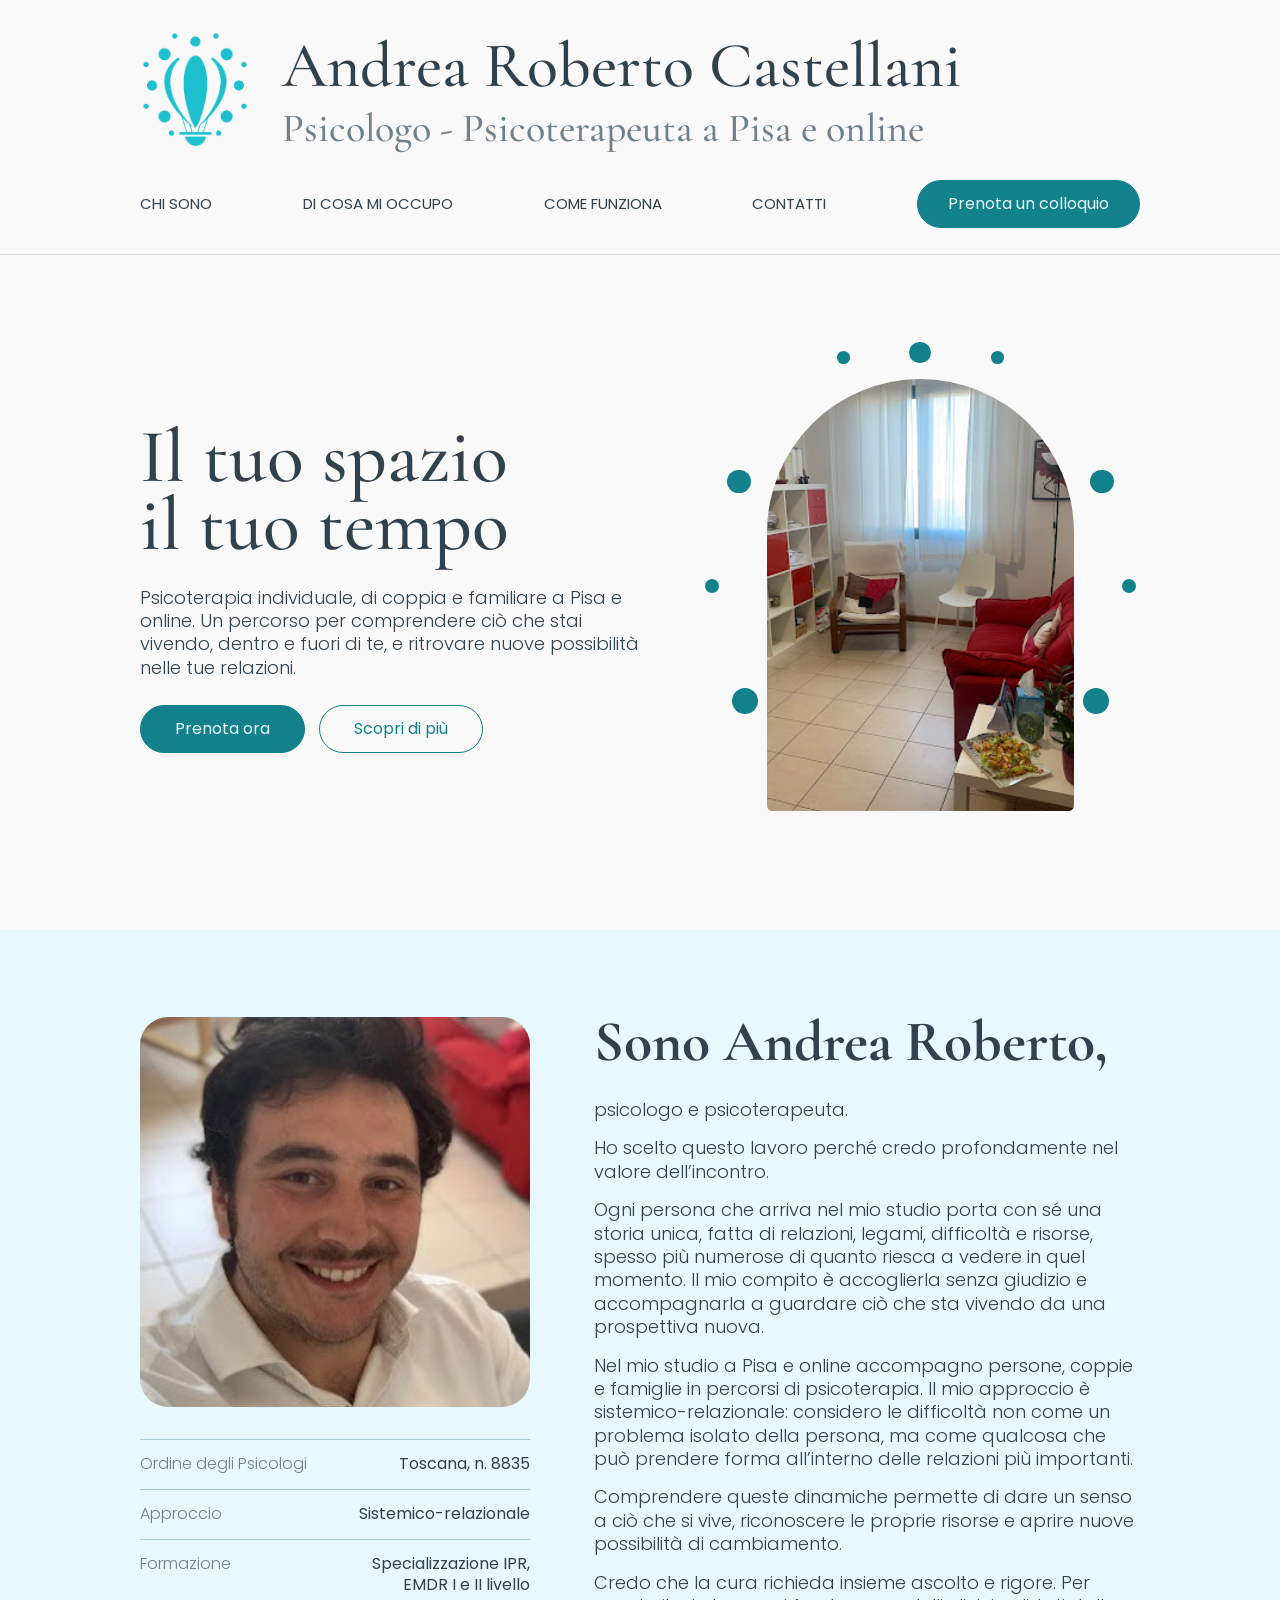
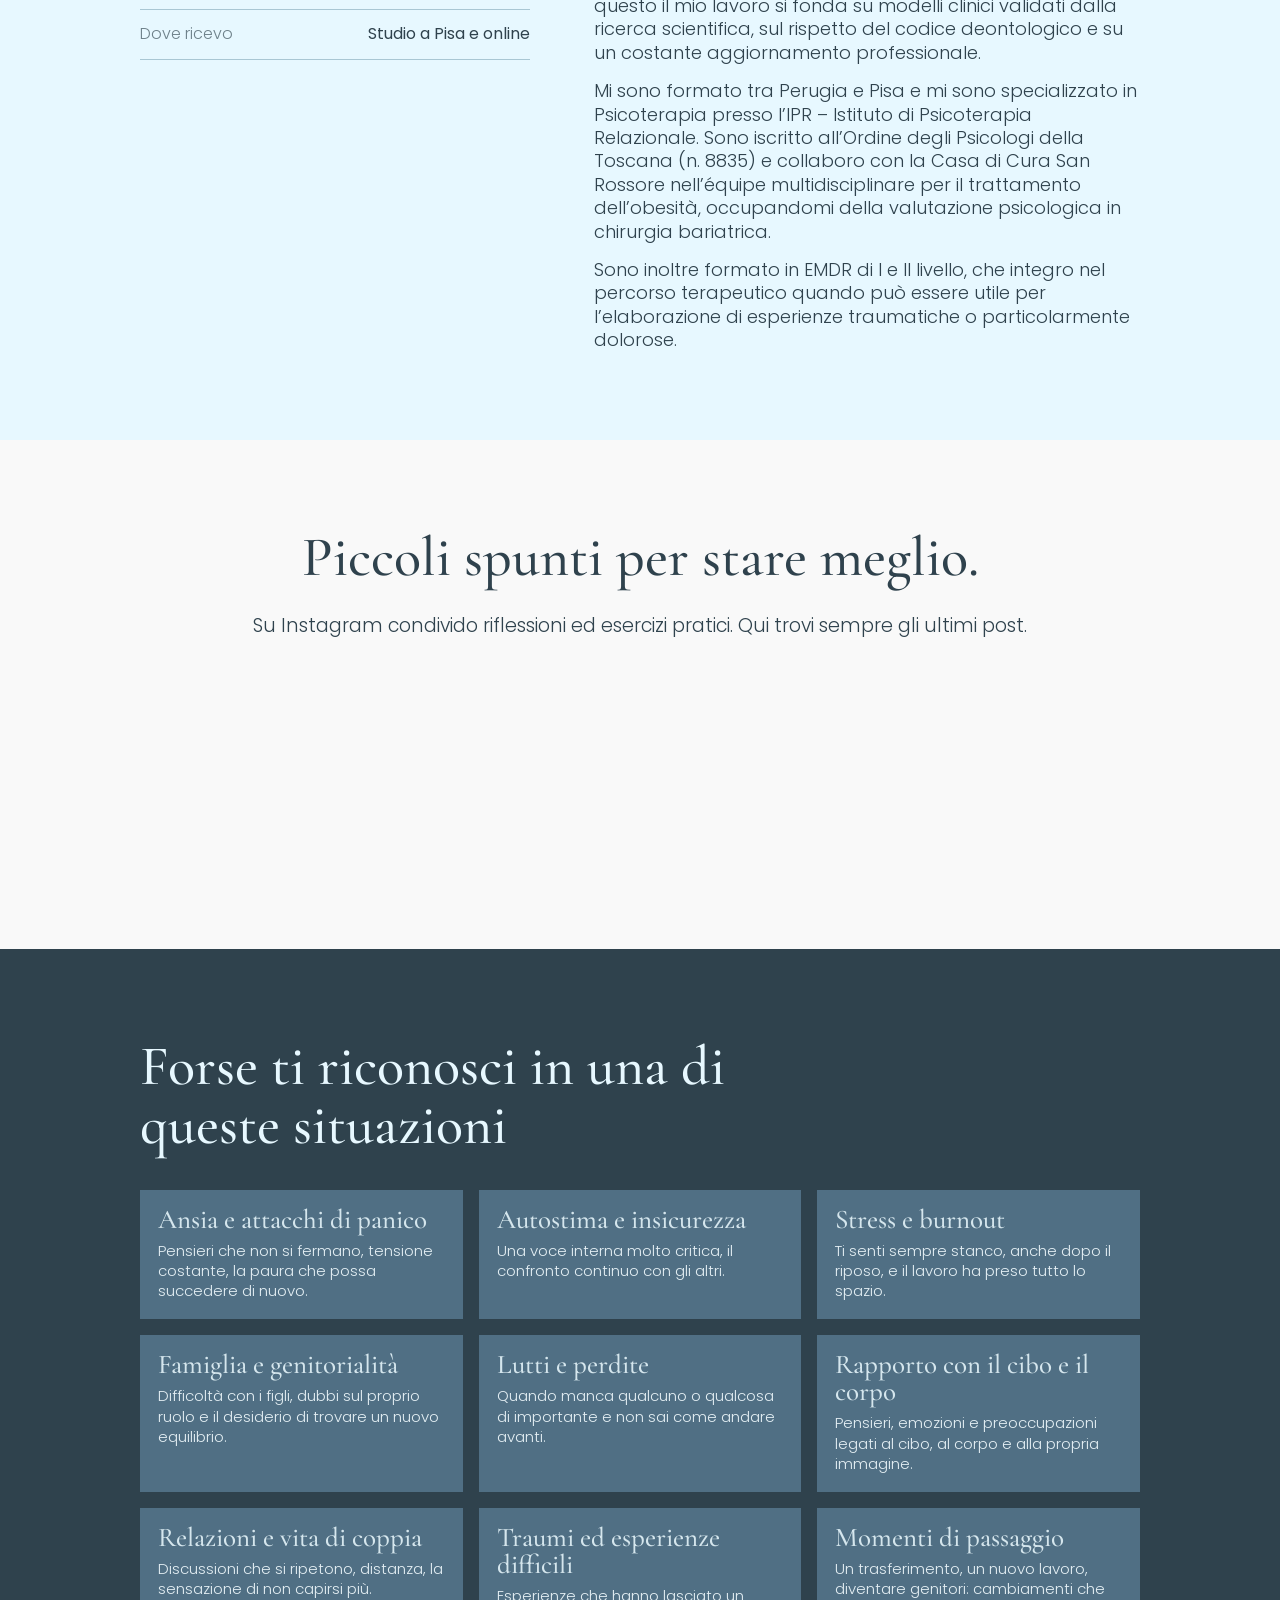
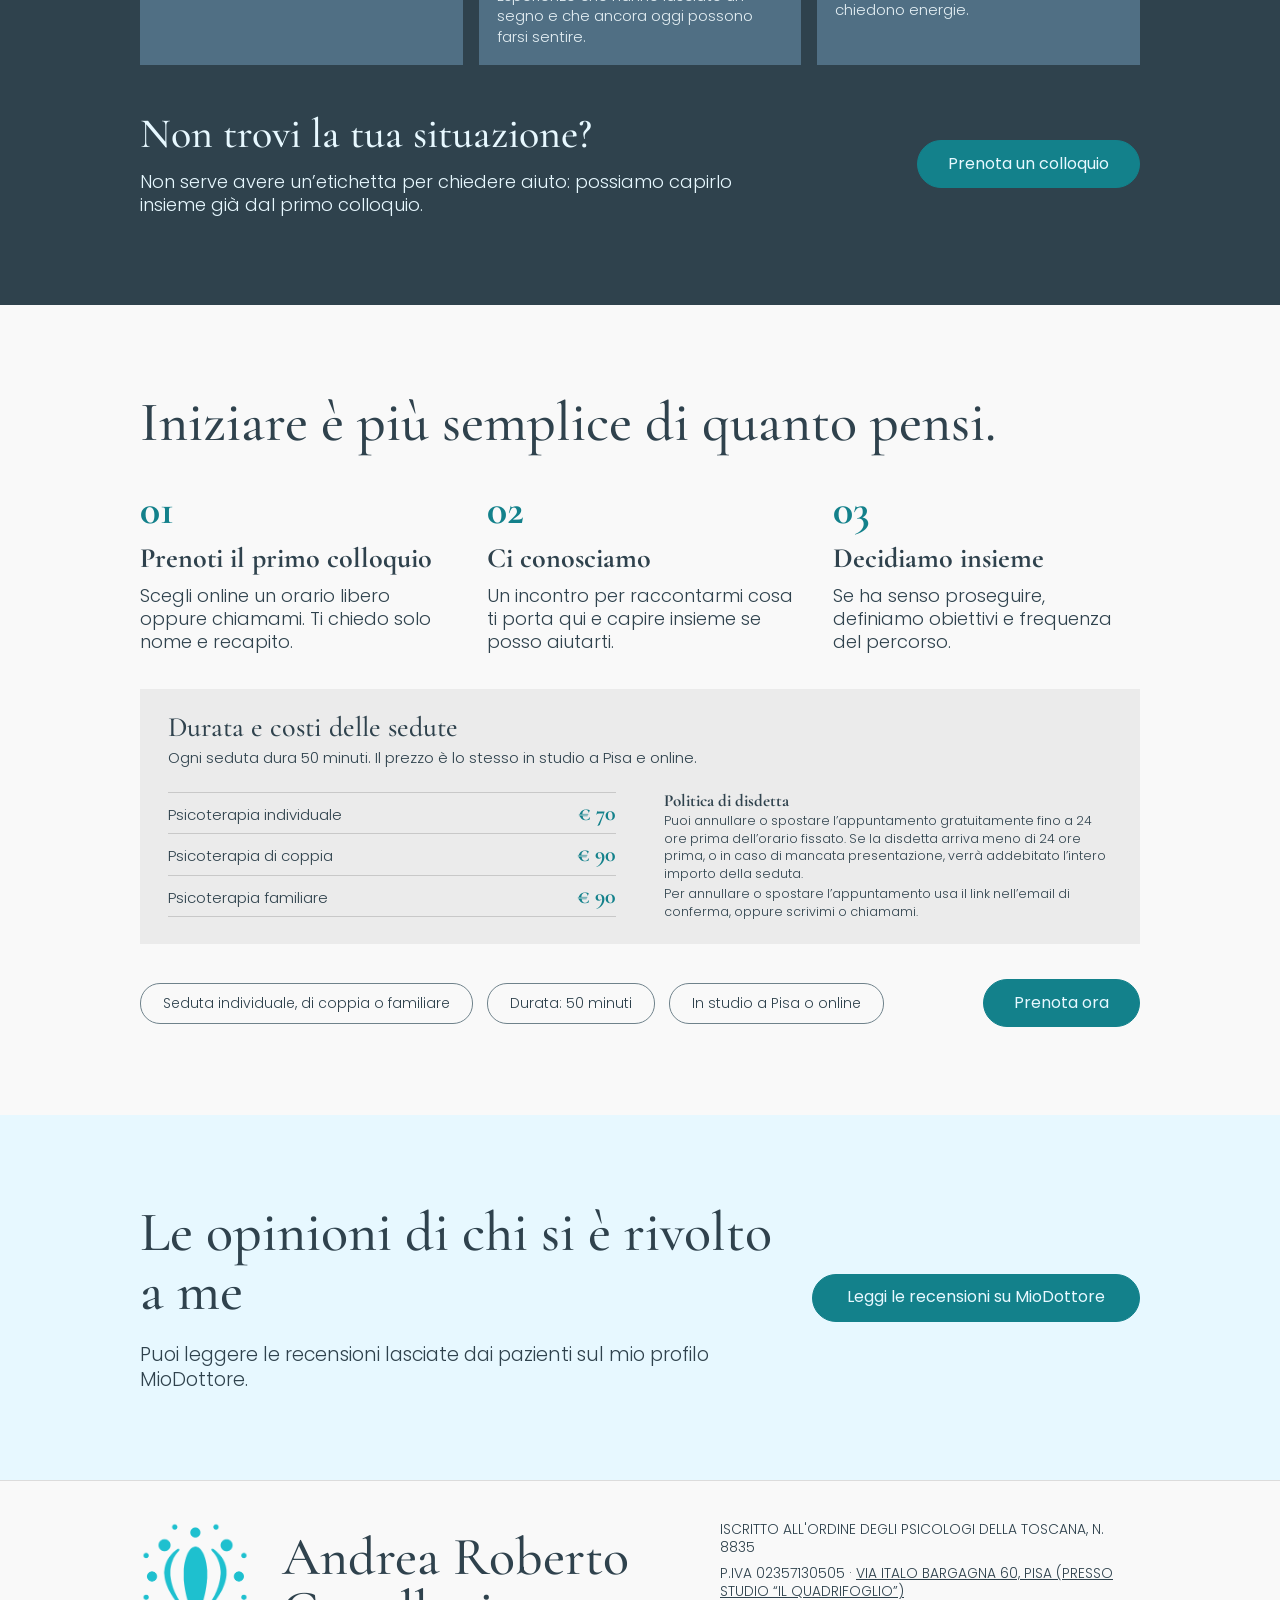
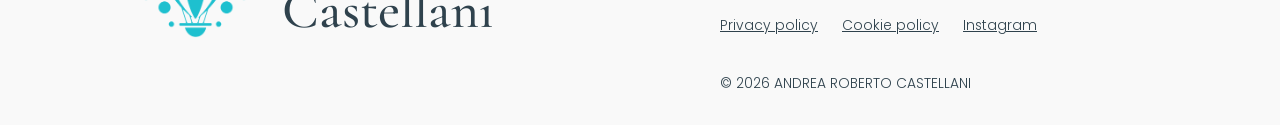
==== commit f5b63755: "Update header text and Instagram link; enhance footer styling" ====
--- a/index.html
+++ b/index.html
@@ -51,7 +51,7 @@
       <div class="contenitore apertura__griglia">
         <div class="apertura__testo">
           <p class="occhiello">Psicologo - psicoterapeuta a Pisa e online</p>
-          <h1>Il tuo spazio, con i tuoi tempi</h1>
+          <h1>Il tuo spazio<br>il tuo tempo</h1>
           <p class="apertura__intro">Psicoterapia individuale, di coppia e familiare a Pisa e online. Un percorso per comprendere ciò che stai vivendo, dentro e fuori di te, e ritrovare nuove possibilità nelle tue relazioni.</p>
           <div class="bottoni">
             <a class="bottone bottone--pieno bottone--grande" href="prenota.html">Prenota ora</a>
@@ -106,7 +106,7 @@
             <h2>Piccoli spunti per stare meglio.</h2>
             <p class="testo-grande">Su Instagram condivido riflessioni ed esercizi pratici. Qui trovi sempre gli ultimi post.</p>
           </div> --> 
-          <!-- <a class="bottone bottone--vuoto" href="https://www.instagram.com/[nomeutente]/">Seguimi su @[nomeutente]</a> -->
+          <!-- <a class="bottone bottone--vuoto" href="https://www.instagram.com/ar.caste_psico/">Seguimi su @ar.caste_psico</a> -->
         </div>
 
         <div class="feed-instagram">
--- a/style.css
+++ b/style.css
@@ -1,378 +1,378 @@
-/* =========================================================
-   Andrea Roberto Castellani – stile del sito
-   Stile ripreso dal sito Wix "Psicologo Online".
-   I colori principali sono qui: cambiandoli si aggiorna tutto.
-   ========================================================= */
-
-:root {
-  --grigio: #F9F9F9;        /* testata, apertura, come funziona */
-  --azzurro: #E7F8FF;       /* chi sono, instagram, recensioni */
-  --ardesia: #2F424D;       /* testo e sezione scura */
-  --ardesia-2: #506F84;     /* riquadri e sezione contatti */
-  --ardesia-3: #648CA7;     /* nota nei contatti */
-  --muto: #6F828B;          /* testi secondari */
-  --teal: #13818B;          /* pulsanti, numeri, dettagli */
-  --teal-scuro: #0E6068;
-  --nebbia: #D5E6ED;        /* footer e testi su scuro */
-  --nebbia-2: #B0C1CA;
-  --pannello: #F0F0F0;
-  --largo: 1000px;
-
-  --serif: "Cormorant Garamond", "Cormorant", Georgia, "Times New Roman", serif;
-  --sans: "Poppins", "Segoe UI", system-ui, -apple-system, sans-serif;
-}
-
-*, *::before, *::after { box-sizing: border-box; }
-
-html { scroll-behavior: smooth; scroll-padding-top: 24px; }
-
-body {
-  margin: 0;
-  background: var(--grigio);
-  color: var(--ardesia);
-  font-family: var(--sans);
-  font-weight: 300;
-  font-size: 18px;
-  line-height: 1.3;
-  -webkit-font-smoothing: antialiased;
-}
-
-img { max-width: 100%; height: auto; display: block; }
-a { color: var(--teal); }
-a:hover { color: var(--ardesia); }
-:focus-visible { outline: 3px solid var(--teal); outline-offset: 3px; border-radius: 6px; }
-
-h1, h2, h3, h4 { margin: 0; font-family: var(--serif); font-weight: 500; line-height: 1.05; color: var(--ardesia); }
-h1 { font-size: clamp(46px, 6vw, 76px); }
-h2 { font-size: clamp(36px, 4.4vw, 56px); }
-h3 { font-size: clamp(28px, 3.3vw, 42px); }
-p { margin: 0; }
-
-.contenitore { width: 100%; max-width: calc(var(--largo) + 280px); margin: 0 auto; padding: 0 140px; }
-.pila { display: flex; flex-direction: column; gap: 22px; }
-.pila--larga { gap: 35px; }
-.testo-grande { font-size: 19px; }
-
-.salta { position: absolute; left: -9999px; top: 8px; background: #fff; padding: 10px 16px; border-radius: 8px; z-index: 100; }
-.salta:focus { left: 8px; }
-
-/* ---------- Pulsanti ---------- */
-.bottoni { display: flex; flex-wrap: wrap; gap: 14px; }
-.bottone {
-  display: inline-flex; align-items: center; justify-content: center;
-  min-height: 48px; padding: 0 30px; border-radius: 100px;
-  font-family: var(--sans); font-size: 16px; font-weight: 400; text-decoration: none; white-space: nowrap;
-  border: 1px solid var(--teal);
-  transition: background-color .2s, color .2s, border-color .2s;
-}
-.bottone--grande { min-height: 48px; padding: 0 34px; }
-.bottone--pieno { background: var(--teal); color: var(--azzurro); }
-.bottone--pieno:hover { background: var(--teal-scuro); border-color: var(--teal-scuro); color: var(--azzurro); }
-.bottone--vuoto { background: transparent; color: var(--teal); }
-.bottone--vuoto:hover { background: var(--teal); color: var(--azzurro); }
-.bottone--chiaro { background: var(--azzurro); border-color: var(--azzurro); color: var(--ardesia); }
-.bottone--chiaro:hover { background: var(--nebbia); border-color: var(--nebbia); color: var(--ardesia); }
-
-/* ---------- Testata ---------- */
-.testata { background: var(--grigio); border-bottom: 1px solid #DCDCDC; }
-.testata__riga { position: relative; display: flex; flex-wrap: wrap; align-items: center; padding-top: 30px; padding-bottom: 26px; row-gap: 26px; }
-.marchio { display: flex; align-items: center; gap: 32px; width: 100%; color: var(--ardesia); text-decoration: none; }
-.marchio img { width: 110px; height: 124px; flex-shrink: 0; }
-.marchio__testo { display: flex; flex-direction: column; gap: 8px; }
-.marchio__nome { font-family: var(--serif); font-size: clamp(36px, 5vw, 75px); font-weight: 500; line-height: 1;}
-.marchio__ruolo { font-family: var(--serif); font-size: clamp(22px, 3.2vw, 40px); font-weight: 500; line-height: 1.1; color: var(--muto); }
-
-.menu { display: flex; align-items: center; justify-content: space-between; gap: 24px; width: 100%; }
-.menu a:not(.bottone) {
-  color: var(--ardesia); text-decoration: none; text-transform: uppercase;
-  font-size: 15px; font-weight: 400;
-}
-.menu a:not(.bottone):hover { color: var(--teal); }
-.menu-apri {
-  display: none; position: absolute; right: 24px; top: 30px; width: 44px; height: 44px; border-radius: 12px;
-  border: 1px solid #CFCFCF; background: #fff; color: var(--ardesia);
-  align-items: center; justify-content: center; cursor: pointer;
-}
-
-/* ---------- Apertura ---------- */
-.apertura { padding: 96px 0 104px; }
-.apertura__griglia { display: grid; grid-template-columns: 1.15fr 1fr; gap: 56px; align-items: center; }
-.apertura__testo { display: flex; flex-direction: column; gap: 26px;}
-.occhiello { display: none; }
-.apertura__testo h1 { max-width: 560px; line-height: 0.9 !important;}
-.apertura__intro { font-size: 18px; line-height: 1.3; max-width: 500px; }
-
-.apertura__foto { position: relative; aspect-ratio: 5 / 5.4; max-width: 460px; width: 100%; justify-self: center; }
-.arco {
-  position: absolute; inset: 6% 15% 3% 15%;
-  border-radius: 999px 999px 36px 36px;
-  background: var(--azzurro) url("img/studio.jpg") center / cover no-repeat;
-}
-.punto { position: absolute; border-radius: 50%; background: var(--teal); }
-.p1 { left: 6%;  top: 25%; width: 5.4%; aspect-ratio: 1; }
-.p2 { left: 1%;  top: 48%; width: 3.2%; aspect-ratio: 1; }
-.p3 { left: 7%;  top: 71%; width: 6%;   aspect-ratio: 1; }
-.p4 { left: 31%; top: 0;   width: 2.9%; aspect-ratio: 1; }
-.p5 { left: 47.5%; top: -2%; width: 5%; aspect-ratio: 1; }
-.p6 { right: 31%; top: 0;   width: 2.9%; aspect-ratio: 1; }
-.p7 { right: 6%;  top: 25%; width: 5.4%; aspect-ratio: 1; }
-.p8 { right: 1%;  top: 48%; width: 3.2%; aspect-ratio: 1; }
-.p9 { right: 7%;  top: 71%; width: 6%;   aspect-ratio: 1; }
-
-/* ---------- Sezioni ---------- */
-.sezione { padding: 88px 0; position: relative; }
-.sezione--tinta { background: var(--azzurro); }
-.sezione--scura { background: var(--ardesia); color: var(--azzurro); }
-.sezione--scura h2, .sezione--scura h3 { color: var(--azzurro); }
-.sezione--ardesia { background: var(--ardesia-2); color: var(--azzurro); }
-.sezione--ardesia h2 { color: var(--azzurro); }
-.titolo-stretto { max-width: 600px; }
-
-.due-colonne { display: grid; grid-template-columns: 1fr 1fr; gap: 64px; align-items: center; }
-.due-colonne--alto { align-items: start; }
-
-.foto-studio {
-  min-height: 0; aspect-ratio: 1 / 1;
-  border-radius: 28px;
-  background: var(--nebbia) url("img/andrea.jpg") center / cover no-repeat;
-}
-
-.dati { margin: 0; border-top: 1px solid #A9C7D4; }
-.dati div { display: flex; justify-content: space-between; gap: 16px; padding: 14px 0; border-bottom: 1px solid #A9C7D4; font-size: 16px; }
-.dati dt { color: var(--muto); }
-.dati dd { margin: 0; font-weight: 400; text-align: right; }
-
-/* ---------- Chi sono ---------- */
-.chi-sono { display: grid; grid-template-columns: 5fr 7fr; gap: 64px; align-items: start; }
-.chi-sono__lato { display: flex; flex-direction: column; gap: 32px; position: sticky; top: 32px; }
-.chi-sono .foto-studio { min-height: 0; aspect-ratio: 1 / 1; }
-.testo-lungo { gap: 15px; max-width: 560px; }
-.testo-lungo h2 { font-weight: 700; font-size: clamp(34px, 4vw, 56px); }
-.testo-lungo .testo-grande { font-size: 18px; }
-.h2-sotto { display: block; font-family: var(--sans); font-weight: 300; font-size: 18px; line-height: 1.3; margin-top: 14px; }
-
-/* ---------- Instagram ---------- */
-.intestazione { display: flex; flex-direction: column; justify-content: center; align-items: center; gap: 28px; text-align: center; }
-.intestazione .pila { max-width: 660px; }
-.intestazione .bottone { min-height: 41px; padding: 0 22px; border-radius: 20px; font-size: 14px; background: var(--azzurro); border-color: var(--ardesia); color: var(--ardesia); }
-.intestazione .bottone:hover { background: var(--ardesia); color: var(--azzurro); }
-.feed-instagram { width: 100%; min-height: 200px; }
-.barra-prenota { display: none; }
-
-/* ---------- Aree ---------- */
-.griglia-aree { display: grid; grid-template-columns: repeat(3, minmax(0, 1fr)); gap: 16px; }
-.area { display: flex; flex-direction: column; gap: 8px; padding: 16px 18px 18px; background: var(--ardesia-2); min-height: 0; }
-.area h3 { font-size: 27px; color: var(--nebbia); font-weight: 500; line-height: 1; }
-.area p { color: #E3EEF3; font-size: 15px; line-height: 1.35; }
-
-.pila--stretta { gap: 14px; }
-.riquadro-aiuto { display: flex; justify-content: space-between; align-items: center; gap: 32px; padding-top: 12px; }
-.riquadro-aiuto h3 { color: var(--azzurro); }
-.riquadro-aiuto p { color: var(--azzurro); max-width: 620px; }
-
-/* ---------- Come funziona ---------- */
-.passaggi { list-style: none; margin: 0; padding: 0; display: grid; grid-template-columns: repeat(3, minmax(0, 1fr)); gap: 40px; }
-.passaggi li { display: flex; flex-direction: column; gap: 10px; }
-.passaggi__numero { font-family: var(--serif); font-size: 42px; font-weight: 700; line-height: 1.1; color: var(--teal); }
-.passaggi h3 { font-size: 28px; font-weight: 700; line-height: 1.1; }
-.come-funziona__fondo { display: flex; justify-content: space-between; align-items: center; gap: 24px; flex-wrap: wrap; }
-.tariffe { display: grid; grid-template-columns: 1fr 1fr; gap: 24px 48px; align-items: start; padding: 24px 28px; background: #EBEBEB; }
-.tariffe__testa { grid-column: 1 / -1; max-width: 560px; gap: 6px; }
-.tariffe__testa h3 { font-size: 28px; }
-.tariffe__testa p { font-size: 15px; }
-.tariffe__elenco { margin: 0; border-top: 1px solid #C8C8C8; }
-.tariffe__elenco div { display: flex; justify-content: space-between; align-items: baseline; gap: 16px; padding: 9px 0; border-bottom: 1px solid #C8C8C8; }
-.tariffe__elenco dt { font-size: 15px; }
-.tariffe__elenco dd { margin: 0; }
-.tariffe__prezzo { font-family: var(--serif); font-size: 22px; font-weight: 700; line-height: 1; color: var(--teal); }
-.tariffe__disdetta { display: flex; flex-direction: column; gap: 3px; font-size: 12.5px; line-height: 1.4; }
-.tariffe__disdetta h4 { font-size: 17px; font-weight: 700; }
-.etichette { list-style: none; margin: 0; padding: 0; display: flex; flex-wrap: wrap; gap: 14px; }
-.etichette li { padding: 10px 22px; border-radius: 20px; border: 1px solid var(--muto); background: var(--grigio); font-size: 14px; }
-
-/* ---------- Prenota ---------- */
-.prenota__testa { max-width: 480px; }
-.contatti { font-style: normal; display: flex; flex-direction: column; gap: 14px; }
-.contatti a, .contatti span { color: var(--nebbia); font-weight: 600; text-decoration: none; }
-.contatti a:hover { color: #fff; }
-.nota { font-size: 14px; color: var(--azzurro); background: var(--ardesia-3); padding: 18px 20px; border-radius: 20px; }
-.sezione--ardesia .testo-grande { color: var(--azzurro); }
-
-.calendario {
-  display: flex; flex-direction: column; gap: 18px;
-  padding: 36px 44px 32px; background: var(--pannello); color: var(--ardesia); width: 100%;
-}
-.calendario__testa { display: flex; flex-direction: column; gap: 6px; }
-.calendario h3 { font-size: 32px; }
-.calendario p { font-size: 16px; }
-.calendario__cornice { overflow: hidden; border: 1px solid #DADADA; background: #fff; }
-.calendario__cornice iframe { display: block; width: 100%; height: 680px; border: 0; }
-.calendario__cornice .calendly-inline-widget { width: 100%; min-width: 0 !important; height: 700px; }
-.calendario__alternativa { font-size: 15px; }
-.scheda { display: flex; flex-direction: column; gap: 18px; }
-.scheda[hidden] { display: none; }
-.scelta { display: flex; align-self: stretch; padding: 4px; border-radius: 100px; background: #E2E2E2; }
-.scelta__voce {
-  flex: 1; min-height: 44px; padding: 0 26px; border: 0; border-radius: 100px; background: transparent;
-  font-family: var(--sans); font-size: 16px; font-weight: 400; color: var(--ardesia); cursor: pointer;
-  transition: background-color .2s, color .2s;
-}
-.scelta__voce--attiva { background: var(--teal); color: var(--azzurro); }
-
-/* ---------- Recensioni ---------- */
-.recensioni { display: flex; justify-content: space-between; align-items: center; gap: 40px; }
-.recensioni .pila { max-width: 640px; }
-
-/* ---------- Piede ---------- */
-.piede { background: var(--grigio); padding: 40px 0 32px; font-size: 14px; color: var(--ardesia); }
-.piede__marchio { width: auto; flex: 1 1 auto; }
-.piede__marchio .marchio__ruolo { color: var(--ardesia); opacity: .75; }
-.piede__marchio .marchio__nome { font-size: clamp(30px, 4.2vw, 60px); }
-.piede__riga { display: flex; justify-content: space-between; align-items: flex-start; gap: 40px; }
-.piede__info { display: flex; flex-direction: column; gap: 8px; max-width: 420px; text-transform: uppercase; font-size: 13.8px; }
-.piede__info p { font-weight: 300; }
-.piede__link { display: flex; gap: 24px; flex-wrap: wrap; margin-top: 8px; text-transform: none; }
-.piede__link a { color: var(--ardesia); }
-.piede__link a:hover { color: var(--teal); }
-.piede__mappa { color: var(--ardesia); }
-.piede__mappa:hover { color: var(--teal); }
-.piede__copy { margin-top: 32px; font-size: 13.8px; }
-
-/* =========================================================
-   Tablet e smartphone
-   ========================================================= */
-@media (max-width: 980px) {
-  .contenitore { padding: 0 32px; }
-  .chi-sono { grid-template-columns: 1fr; gap: 40px; }
-  .chi-sono__lato { position: static; order: 2; }
-  .riquadro-aiuto, .recensioni { flex-direction: column; align-items: flex-start; }
-
-  .testata .testata__riga { padding-top: 34px; padding-bottom: 34px; row-gap: 0; }
-  .marchio { padding-right: 56px; gap: 16px; }
-  .marchio img { width: 68px; height: 77px; }
-  .menu-apri { display: inline-flex; top: 60px; right: 32px; }
-
-  /* Barra "Prenota" fissa in basso: nascosta quando si è nella zona del calendario */
-  body { padding-bottom: 76px; }
-  .barra-prenota {
-    display: block; position: fixed; left: 0; right: 0; bottom: 0; z-index: 60;
-    padding: 12px 32px calc(12px + env(safe-area-inset-bottom));
-    background: rgba(249, 249, 249, 0.96); border-top: 1px solid #DCDCDC;
-    transition: transform .25s ease, opacity .25s ease;
-  }
-  .barra-prenota--nascosta { transform: translateY(100%); opacity: 0; pointer-events: none; }
-  .barra-prenota .bottone { width: 100%; max-width: 480px; margin: 0 auto; display: flex; }
-
-  /* Header fisso: si restringe quando si scorre la pagina */
-  html { scroll-padding-top: 90px; }
-  .testata { position: sticky; top: 0; z-index: 50; }
-  .testata .testata__riga, .marchio img, .marchio__ruolo, .menu-apri { transition: padding .2s, width .2s, height .2s, top .2s; }
-  .testata--compatta .testata__riga { padding-top: 12px; padding-bottom: 12px; }
-  .testata--compatta .marchio img { width: 40px; height: 45px; }
-  .testata--compatta .marchio { gap: 12px; }
-  .testata--compatta .marchio__nome { font-size: 22px; }
-  .testata--compatta .marchio__ruolo { display: none; }
-  .testata--compatta .menu-apri { top: 14px; }
-  .menu {
-    display: none; flex-direction: column; align-items: stretch; gap: 0;
-    margin-top: 20px; border-top: 1px solid #DCDCDC;
-  }
-  .menu--aperto { display: flex; }
-  .menu a:not(.bottone) { padding: 14px 0; border-bottom: 1px solid #DCDCDC; }
-  .menu .bottone { margin-top: 18px; }
-
-  .apertura { padding: 56px 0 72px; }
-  .apertura__griglia, .due-colonne { grid-template-columns: 1fr; gap: 40px; }
-  #prenota .due-colonne { gap: 20px; }
-  #prenota .due-colonne > .pila { margin-top: 0 !important; }
-  .apertura__foto { max-width: 380px; }
-  .sezione { padding: 64px 0; }
-  .griglia-aree { grid-template-columns: 1fr 1fr; }
-  .passaggi { grid-template-columns: 1fr; gap: 32px; }
-  .tariffe { grid-template-columns: 1fr; }
-  .foto-studio { min-height: 0; }
-  .calendario { max-width: none; }
-}
-
-@media (max-width: 640px) {
-  body { font-size: 17px; }
-  .contenitore { padding: 0 20px; }
-  .menu-apri { right: 20px; }
-  .marchio img { width: 52px; height: 59px; }
-  .marchio__nome { font-size: 26px; }
-  .marchio__ruolo { font-size: 17px; }
-  .bottoni .bottone { width: 100%; }
-  .intestazione { align-items: center; }
-  .griglia-aree { grid-template-columns: 1fr; }
-  .area { min-height: 0; }
-  .dati div { flex-direction: column; gap: 2px; }
-  .dati dd { text-align: left; }
-  .calendario { padding: 18px 10px 14px; gap: 14px; }
-  .calendario__testa { padding: 0 8px; }
-  .calendario__alternativa { padding: 0 8px; }
-  .calendario__cornice { border: 0; background: transparent; }
-  .scelta__voce { min-height: 40px; font-size: 15px; }
-  .tariffe { padding: 20px 18px; gap: 20px; }
-  .scelta { display: flex; align-self: stretch; }
-  .scelta__voce { flex: 1; padding: 0 12px; }
-  .calendario__cornice iframe { height: 760px; }
-  .calendario__cornice .calendly-inline-widget { height: 620px; }
-  .riquadro-aiuto .bottone, .recensioni .bottone, .come-funziona__fondo .bottone { width: 100%; white-space: normal; text-align: center; }
-  .piede__riga { flex-direction: column; gap: 20px; }
-}
-
-@media (prefers-reduced-motion: reduce) {
-  html { scroll-behavior: auto; }
-  .bottone { transition: none; }
-}
-
-/* Iubenda: nasconde il widget per le leggi USA ("Informativa sulla raccolta") */
-.iub__us-widget { display: none !important; }
-
-/* ---------- Pagina contatti ---------- */
-.contatti-pagina { padding-top: 72px; }
-.contatti-pagina__intro { max-width: 620px; }
-.contatti-pagina__griglia { display: grid; grid-template-columns: 1fr 1fr; gap: 64px; align-items: start; }
-.lista-contatti { list-style: none; margin: 0; padding: 0; border-top: 1px solid #D5D5D5; }
-.lista-contatti li { display: flex; flex-direction: column; gap: 4px; padding: 18px 0; border-bottom: 1px solid #D5D5D5; }
-.lista-contatti__etichetta { font-size: 13px; text-transform: uppercase; letter-spacing: .04em; color: var(--muto); }
-.lista-contatti a, .lista-contatti li > span:not(.lista-contatti__etichetta) { font-size: 19px; font-weight: 400; color: var(--ardesia); }
-.lista-contatti a { text-decoration: none; }
-.lista-contatti a:hover { color: var(--teal); text-decoration: underline; }
-.riquadro-prenota { display: flex; justify-content: space-between; align-items: center; gap: 20px; flex-wrap: wrap; padding: 20px 24px; background: var(--azzurro); }
-.riquadro-prenota p { font-size: 17px; }
-
-.modulo { display: flex; flex-direction: column; gap: 18px; padding: 32px; background: #fff; border: 1px solid #DADADA; }
-.modulo h2 { font-size: 34px; }
-.modulo__avviso { font-size: 14px; padding: 12px 14px; background: #F2F2F2; }
-.modulo__campo { display: flex; flex-direction: column; gap: 6px; }
-.modulo label { font-size: 15px; font-weight: 400; }
-.modulo__facoltativo { color: var(--muto); font-weight: 300; }
-.modulo input[type="text"], .modulo input[type="email"], .modulo input[type="tel"], .modulo textarea {
-  width: 100%; padding: 12px 14px; border: 1px solid #BDBDBD; border-radius: 8px; background: #fff;
-  font: inherit; font-size: 16px; color: var(--ardesia);
-}
-.modulo textarea { resize: vertical; min-height: 130px; }
-.modulo input:focus-visible, .modulo textarea:focus-visible { outline: 3px solid var(--teal); outline-offset: 2px; border-color: var(--teal); }
-.modulo__trappola { position: absolute; left: -9999px; width: 1px; height: 1px; overflow: hidden; }
-.modulo__consenso { display: flex; align-items: flex-start; gap: 10px; font-size: 14px; line-height: 1.4; }
-.modulo__consenso input { margin-top: 3px; width: 18px; height: 18px; flex-shrink: 0; accent-color: var(--teal); }
-.modulo .bottone { align-self: flex-start; cursor: pointer; font-family: var(--sans); }
-.modulo__esito { font-size: 15px; }
-.modulo__esito:empty { display: none; }
-.modulo__esito--ok { color: var(--teal-scuro); }
-.modulo__esito--errore { color: #A12B2B; }
-.menu a[aria-current="page"]:not(.bottone) { color: var(--teal); }
-
-@media (max-width: 980px) {
-  .contatti-pagina { padding-top: 48px; }
-  .contatti-pagina__griglia { grid-template-columns: 1fr; gap: 40px; }
-}
-@media (max-width: 640px) {
-  .modulo { padding: 22px 18px; }
-  .modulo .bottone { align-self: stretch; }
-  .lista-contatti a, .lista-contatti li > span:not(.lista-contatti__etichetta) { font-size: 17px; overflow-wrap: anywhere; }
-}
-
-/* ---------- Pagina prenotazione ---------- */
-.prenota__testa h1 { font-size: clamp(36px, 4.4vw, 56px); color: var(--azzurro); }
+/* =========================================================
+   Andrea Roberto Castellani – stile del sito
+   Stile ripreso dal sito Wix "Psicologo Online".
+   I colori principali sono qui: cambiandoli si aggiorna tutto.
+   ========================================================= */
+
+:root {
+  --grigio: #F9F9F9;        /* testata, apertura, come funziona */
+  --azzurro: #E7F8FF;       /* chi sono, instagram, recensioni */
+  --ardesia: #2F424D;       /* testo e sezione scura */
+  --ardesia-2: #506F84;     /* riquadri e sezione contatti */
+  --ardesia-3: #648CA7;     /* nota nei contatti */
+  --muto: #6F828B;          /* testi secondari */
+  --teal: #13818B;          /* pulsanti, numeri, dettagli */
+  --teal-scuro: #0E6068;
+  --nebbia: #D5E6ED;        /* footer e testi su scuro */
+  --nebbia-2: #B0C1CA;
+  --pannello: #F0F0F0;
+  --largo: 1000px;
+
+  --serif: "Cormorant Garamond", "Cormorant", Georgia, "Times New Roman", serif;
+  --sans: "Poppins", "Segoe UI", system-ui, -apple-system, sans-serif;
+}
+
+*, *::before, *::after { box-sizing: border-box; }
+
+html { scroll-behavior: smooth; scroll-padding-top: 24px; }
+
+body {
+  margin: 0;
+  background: var(--grigio);
+  color: var(--ardesia);
+  font-family: var(--sans);
+  font-weight: 300;
+  font-size: 18px;
+  line-height: 1.3;
+  -webkit-font-smoothing: antialiased;
+}
+
+img { max-width: 100%; height: auto; display: block; }
+a { color: var(--teal); }
+a:hover { color: var(--ardesia); }
+:focus-visible { outline: 3px solid var(--teal); outline-offset: 3px; border-radius: 6px; }
+
+h1, h2, h3, h4 { margin: 0; font-family: var(--serif); font-weight: 500; line-height: 1.05; color: var(--ardesia); }
+h1 { font-size: clamp(46px, 6vw, 76px); }
+h2 { font-size: clamp(36px, 4.4vw, 56px); }
+h3 { font-size: clamp(28px, 3.3vw, 42px); }
+p { margin: 0; }
+
+.contenitore { width: 100%; max-width: calc(var(--largo) + 280px); margin: 0 auto; padding: 0 140px; }
+.pila { display: flex; flex-direction: column; gap: 22px; }
+.pila--larga { gap: 35px; }
+.testo-grande { font-size: 19px; }
+
+.salta { position: absolute; left: -9999px; top: 8px; background: #fff; padding: 10px 16px; border-radius: 8px; z-index: 100; }
+.salta:focus { left: 8px; }
+
+/* ---------- Pulsanti ---------- */
+.bottoni { display: flex; flex-wrap: wrap; gap: 14px; }
+.bottone {
+  display: inline-flex; align-items: center; justify-content: center;
+  min-height: 48px; padding: 0 30px; border-radius: 100px;
+  font-family: var(--sans); font-size: 16px; font-weight: 400; text-decoration: none; white-space: nowrap;
+  border: 1px solid var(--teal);
+  transition: background-color .2s, color .2s, border-color .2s;
+}
+.bottone--grande { min-height: 48px; padding: 0 34px; }
+.bottone--pieno { background: var(--teal); color: var(--azzurro); }
+.bottone--pieno:hover { background: var(--teal-scuro); border-color: var(--teal-scuro); color: var(--azzurro); }
+.bottone--vuoto { background: transparent; color: var(--teal); }
+.bottone--vuoto:hover { background: var(--teal); color: var(--azzurro); }
+.bottone--chiaro { background: var(--azzurro); border-color: var(--azzurro); color: var(--ardesia); }
+.bottone--chiaro:hover { background: var(--nebbia); border-color: var(--nebbia); color: var(--ardesia); }
+
+/* ---------- Testata ---------- */
+.testata { background: var(--grigio); border-bottom: 1px solid #DCDCDC; }
+.testata__riga { position: relative; display: flex; flex-wrap: wrap; align-items: center; padding-top: 30px; padding-bottom: 26px; row-gap: 26px; }
+.marchio { display: flex; align-items: center; gap: 32px; width: 100%; color: var(--ardesia); text-decoration: none; }
+.marchio img { width: 110px; height: 124px; flex-shrink: 0; }
+.marchio__testo { display: flex; flex-direction: column; gap: 8px; }
+.marchio__nome { font-family: var(--serif); font-size: clamp(36px, 5vw, 75px); font-weight: 500; line-height: 1;}
+.marchio__ruolo { font-family: var(--serif); font-size: clamp(22px, 3.2vw, 40px); font-weight: 500; line-height: 1.1; color: var(--muto); }
+
+.menu { display: flex; align-items: center; justify-content: space-between; gap: 24px; width: 100%; }
+.menu a:not(.bottone) {
+  color: var(--ardesia); text-decoration: none; text-transform: uppercase;
+  font-size: 15px; font-weight: 400;
+}
+.menu a:not(.bottone):hover { color: var(--teal); }
+.menu-apri {
+  display: none; position: absolute; right: 24px; top: 30px; width: 44px; height: 44px; border-radius: 12px;
+  border: 1px solid #CFCFCF; background: #fff; color: var(--ardesia);
+  align-items: center; justify-content: center; cursor: pointer;
+}
+
+/* ---------- Apertura ---------- */
+.apertura { padding: 96px 0 104px; }
+.apertura__griglia { display: grid; grid-template-columns: 1.15fr 1fr; gap: 56px; align-items: center; }
+.apertura__testo { display: flex; flex-direction: column; gap: 26px;}
+.occhiello { display: none; }
+.apertura__testo h1 { max-width: 560px; line-height: 0.9 !important;}
+.apertura__intro { font-size: 18px; line-height: 1.3; max-width: 500px; }
+
+.apertura__foto { position: relative; aspect-ratio: 5 / 5.4; max-width: 460px; width: 100%; justify-self: center; }
+.arco {
+  position: absolute; inset: 6% 15% 3% 15%;
+  border-radius: 999px 999px 36px 36px;
+  background: var(--azzurro) url("img/studio.jpg") center / cover no-repeat;
+}
+.punto { position: absolute; border-radius: 50%; background: var(--teal); }
+.p1 { left: 6%;  top: 25%; width: 5.4%; aspect-ratio: 1; }
+.p2 { left: 1%;  top: 48%; width: 3.2%; aspect-ratio: 1; }
+.p3 { left: 7%;  top: 71%; width: 6%;   aspect-ratio: 1; }
+.p4 { left: 31%; top: 0;   width: 2.9%; aspect-ratio: 1; }
+.p5 { left: 47.5%; top: -2%; width: 5%; aspect-ratio: 1; }
+.p6 { right: 31%; top: 0;   width: 2.9%; aspect-ratio: 1; }
+.p7 { right: 6%;  top: 25%; width: 5.4%; aspect-ratio: 1; }
+.p8 { right: 1%;  top: 48%; width: 3.2%; aspect-ratio: 1; }
+.p9 { right: 7%;  top: 71%; width: 6%;   aspect-ratio: 1; }
+
+/* ---------- Sezioni ---------- */
+.sezione { padding: 88px 0; position: relative; }
+.sezione--tinta { background: var(--azzurro); }
+.sezione--scura { background: var(--ardesia); color: var(--azzurro); }
+.sezione--scura h2, .sezione--scura h3 { color: var(--azzurro); }
+.sezione--ardesia { background: var(--ardesia-2); color: var(--azzurro); }
+.sezione--ardesia h2 { color: var(--azzurro); }
+.titolo-stretto { max-width: 600px; }
+
+.due-colonne { display: grid; grid-template-columns: 1fr 1fr; gap: 64px; align-items: center; }
+.due-colonne--alto { align-items: start; }
+
+.foto-studio {
+  min-height: 0; aspect-ratio: 1 / 1;
+  border-radius: 28px;
+  background: var(--nebbia) url("img/andrea.jpg") center / cover no-repeat;
+}
+
+.dati { margin: 0; border-top: 1px solid #A9C7D4; }
+.dati div { display: flex; justify-content: space-between; gap: 16px; padding: 14px 0; border-bottom: 1px solid #A9C7D4; font-size: 16px; }
+.dati dt { color: var(--muto); }
+.dati dd { margin: 0; font-weight: 400; text-align: right; }
+
+/* ---------- Chi sono ---------- */
+.chi-sono { display: grid; grid-template-columns: 5fr 7fr; gap: 64px; align-items: start; }
+.chi-sono__lato { display: flex; flex-direction: column; gap: 32px; position: sticky; top: 32px; }
+.chi-sono .foto-studio { min-height: 0; aspect-ratio: 1 / 1; }
+.testo-lungo { gap: 15px; max-width: 560px; }
+.testo-lungo h2 { font-weight: 700; font-size: clamp(34px, 4vw, 56px); }
+.testo-lungo .testo-grande { font-size: 18px; }
+.h2-sotto { display: block; font-family: var(--sans); font-weight: 300; font-size: 18px; line-height: 1.3; margin-top: 14px; }
+
+/* ---------- Instagram ---------- */
+.intestazione { display: flex; flex-direction: column; justify-content: center; align-items: center; gap: 28px; text-align: center; }
+.intestazione .pila { max-width: 660px; }
+.intestazione .bottone { min-height: 41px; padding: 0 22px; border-radius: 20px; font-size: 14px; background: var(--azzurro); border-color: var(--ardesia); color: var(--ardesia); }
+.intestazione .bottone:hover { background: var(--ardesia); color: var(--azzurro); }
+.feed-instagram { width: 100%; min-height: 200px; }
+.barra-prenota { display: none; }
+
+/* ---------- Aree ---------- */
+.griglia-aree { display: grid; grid-template-columns: repeat(3, minmax(0, 1fr)); gap: 16px; }
+.area { display: flex; flex-direction: column; gap: 8px; padding: 16px 18px 18px; background: var(--ardesia-2); min-height: 0; }
+.area h3 { font-size: 27px; color: var(--nebbia); font-weight: 500; line-height: 1; }
+.area p { color: #E3EEF3; font-size: 15px; line-height: 1.35; }
+
+.pila--stretta { gap: 14px; }
+.riquadro-aiuto { display: flex; justify-content: space-between; align-items: center; gap: 32px; padding-top: 12px; }
+.riquadro-aiuto h3 { color: var(--azzurro); }
+.riquadro-aiuto p { color: var(--azzurro); max-width: 620px; }
+
+/* ---------- Come funziona ---------- */
+.passaggi { list-style: none; margin: 0; padding: 0; display: grid; grid-template-columns: repeat(3, minmax(0, 1fr)); gap: 40px; }
+.passaggi li { display: flex; flex-direction: column; gap: 10px; }
+.passaggi__numero { font-family: var(--serif); font-size: 42px; font-weight: 700; line-height: 1.1; color: var(--teal); }
+.passaggi h3 { font-size: 28px; font-weight: 700; line-height: 1.1; }
+.come-funziona__fondo { display: flex; justify-content: space-between; align-items: center; gap: 24px; flex-wrap: wrap; }
+.tariffe { display: grid; grid-template-columns: 1fr 1fr; gap: 24px 48px; align-items: start; padding: 24px 28px; background: #EBEBEB; }
+.tariffe__testa { grid-column: 1 / -1; max-width: 560px; gap: 6px; }
+.tariffe__testa h3 { font-size: 28px; }
+.tariffe__testa p { font-size: 15px; }
+.tariffe__elenco { margin: 0; border-top: 1px solid #C8C8C8; }
+.tariffe__elenco div { display: flex; justify-content: space-between; align-items: baseline; gap: 16px; padding: 9px 0; border-bottom: 1px solid #C8C8C8; }
+.tariffe__elenco dt { font-size: 15px; }
+.tariffe__elenco dd { margin: 0; }
+.tariffe__prezzo { font-family: var(--serif); font-size: 22px; font-weight: 700; line-height: 1; color: var(--teal); }
+.tariffe__disdetta { display: flex; flex-direction: column; gap: 3px; font-size: 12.5px; line-height: 1.4; }
+.tariffe__disdetta h4 { font-size: 17px; font-weight: 700; }
+.etichette { list-style: none; margin: 0; padding: 0; display: flex; flex-wrap: wrap; gap: 14px; }
+.etichette li { padding: 10px 22px; border-radius: 20px; border: 1px solid var(--muto); background: var(--grigio); font-size: 14px; }
+
+/* ---------- Prenota ---------- */
+.prenota__testa { max-width: 480px; }
+.contatti { font-style: normal; display: flex; flex-direction: column; gap: 14px; }
+.contatti a, .contatti span { color: var(--nebbia); font-weight: 600; text-decoration: none; }
+.contatti a:hover { color: #fff; }
+.nota { font-size: 14px; color: var(--azzurro); background: var(--ardesia-3); padding: 18px 20px; border-radius: 20px; }
+.sezione--ardesia .testo-grande { color: var(--azzurro); }
+
+.calendario {
+  display: flex; flex-direction: column; gap: 18px;
+  padding: 36px 44px 32px; background: var(--pannello); color: var(--ardesia); width: 100%;
+}
+.calendario__testa { display: flex; flex-direction: column; gap: 6px; }
+.calendario h3 { font-size: 32px; }
+.calendario p { font-size: 16px; }
+.calendario__cornice { overflow: hidden; border: 1px solid #DADADA; background: #fff; }
+.calendario__cornice iframe { display: block; width: 100%; height: 680px; border: 0; }
+.calendario__cornice .calendly-inline-widget { width: 100%; min-width: 0 !important; height: 700px; }
+.calendario__alternativa { font-size: 15px; }
+.scheda { display: flex; flex-direction: column; gap: 18px; }
+.scheda[hidden] { display: none; }
+.scelta { display: flex; align-self: stretch; padding: 4px; border-radius: 100px; background: #E2E2E2; }
+.scelta__voce {
+  flex: 1; min-height: 44px; padding: 0 26px; border: 0; border-radius: 100px; background: transparent;
+  font-family: var(--sans); font-size: 16px; font-weight: 400; color: var(--ardesia); cursor: pointer;
+  transition: background-color .2s, color .2s;
+}
+.scelta__voce--attiva { background: var(--teal); color: var(--azzurro); }
+
+/* ---------- Recensioni ---------- */
+.recensioni { display: flex; justify-content: space-between; align-items: center; gap: 40px; }
+.recensioni .pila { max-width: 640px; }
+
+/* ---------- Piede ---------- */
+.piede { background: var(--grigio); border-top: 1px solid #DCDCDC; padding: 40px 0 32px; font-size: 14px; color: var(--ardesia); }
+.piede__marchio { width: auto; flex: 1 1 auto; }
+.piede__marchio .marchio__ruolo { color: var(--ardesia); opacity: .75; }
+.piede__marchio .marchio__nome { font-size: clamp(30px, 4.2vw, 60px); }
+.piede__riga { display: flex; justify-content: space-between; align-items: flex-start; gap: 40px; }
+.piede__info { display: flex; flex-direction: column; gap: 8px; max-width: 420px; text-transform: uppercase; font-size: 13.8px; }
+.piede__info p { font-weight: 300; }
+.piede__link { display: flex; gap: 24px; flex-wrap: wrap; margin-top: 8px; text-transform: none; }
+.piede__link a { color: var(--ardesia); }
+.piede__link a:hover { color: var(--teal); }
+.piede__mappa { color: var(--ardesia); }
+.piede__mappa:hover { color: var(--teal); }
+.piede__copy { margin-top: 32px; font-size: 13.8px; }
+
+/* =========================================================
+   Tablet e smartphone
+   ========================================================= */
+@media (max-width: 980px) {
+  .contenitore { padding: 0 32px; }
+  .chi-sono { grid-template-columns: 1fr; gap: 40px; }
+  .chi-sono__lato { position: static; order: 2; }
+  .riquadro-aiuto, .recensioni { flex-direction: column; align-items: flex-start; }
+
+  .testata .testata__riga { padding-top: 34px; padding-bottom: 34px; row-gap: 0; }
+  .marchio { padding-right: 56px; gap: 16px; }
+  .marchio img { width: 68px; height: 77px; }
+  .menu-apri { display: inline-flex; top: 60px; right: 32px; }
+
+  /* Barra "Prenota" fissa in basso: nascosta quando si è nella zona del calendario */
+  body { padding-bottom: 76px; }
+  .barra-prenota {
+    display: block; position: fixed; left: 0; right: 0; bottom: 0; z-index: 60;
+    padding: 12px 32px calc(12px + env(safe-area-inset-bottom));
+    background: rgba(249, 249, 249, 0.96); border-top: 1px solid #DCDCDC;
+    transition: transform .25s ease, opacity .25s ease;
+  }
+  .barra-prenota--nascosta { transform: translateY(100%); opacity: 0; pointer-events: none; }
+  .barra-prenota .bottone { width: 100%; max-width: 480px; margin: 0 auto; display: flex; }
+
+  /* Header fisso: si restringe quando si scorre la pagina */
+  html { scroll-padding-top: 90px; }
+  .testata { position: sticky; top: 0; z-index: 50; }
+  .testata .testata__riga, .marchio img, .marchio__ruolo, .menu-apri { transition: padding .2s, width .2s, height .2s, top .2s; }
+  .testata--compatta .testata__riga { padding-top: 12px; padding-bottom: 12px; }
+  .testata--compatta .marchio img { width: 40px; height: 45px; }
+  .testata--compatta .marchio { gap: 12px; }
+  .testata--compatta .marchio__nome { font-size: 22px; }
+  .testata--compatta .marchio__ruolo { display: none; }
+  .testata--compatta .menu-apri { top: 14px; }
+  .menu {
+    display: none; flex-direction: column; align-items: stretch; gap: 0;
+    margin-top: 20px; border-top: 1px solid #DCDCDC;
+  }
+  .menu--aperto { display: flex; }
+  .menu a:not(.bottone) { padding: 14px 0; border-bottom: 1px solid #DCDCDC; }
+  .menu .bottone { margin-top: 18px; }
+
+  .apertura { padding: 56px 0 72px; }
+  .apertura__griglia, .due-colonne { grid-template-columns: 1fr; gap: 40px; }
+  #prenota .due-colonne { gap: 20px; }
+  #prenota .due-colonne > .pila { margin-top: 0 !important; }
+  .apertura__foto { max-width: 380px; }
+  .sezione { padding: 64px 0; }
+  .griglia-aree { grid-template-columns: 1fr 1fr; }
+  .passaggi { grid-template-columns: 1fr; gap: 32px; }
+  .tariffe { grid-template-columns: 1fr; }
+  .foto-studio { min-height: 0; }
+  .calendario { max-width: none; }
+}
+
+@media (max-width: 640px) {
+  body { font-size: 17px; }
+  .contenitore { padding: 0 20px; }
+  .menu-apri { right: 20px; }
+  .marchio img { width: 52px; height: 59px; }
+  .marchio__nome { font-size: 26px; }
+  .marchio__ruolo { font-size: 17px; }
+  .bottoni .bottone { width: 100%; }
+  .intestazione { align-items: center; }
+  .griglia-aree { grid-template-columns: 1fr; }
+  .area { min-height: 0; }
+  .dati div { flex-direction: column; gap: 2px; }
+  .dati dd { text-align: left; }
+  .calendario { padding: 18px 10px 14px; gap: 14px; }
+  .calendario__testa { padding: 0 8px; }
+  .calendario__alternativa { padding: 0 8px; }
+  .calendario__cornice { border: 0; background: transparent; }
+  .scelta__voce { min-height: 40px; font-size: 15px; }
+  .tariffe { padding: 20px 18px; gap: 20px; }
+  .scelta { display: flex; align-self: stretch; }
+  .scelta__voce { flex: 1; padding: 0 12px; }
+  .calendario__cornice iframe { height: 760px; }
+  .calendario__cornice .calendly-inline-widget { height: 620px; }
+  .riquadro-aiuto .bottone, .recensioni .bottone, .come-funziona__fondo .bottone { width: 100%; white-space: normal; text-align: center; }
+  .piede__riga { flex-direction: column; gap: 20px; }
+}
+
+@media (prefers-reduced-motion: reduce) {
+  html { scroll-behavior: auto; }
+  .bottone { transition: none; }
+}
+
+/* Iubenda: nasconde il widget per le leggi USA ("Informativa sulla raccolta") */
+.iub__us-widget { display: none !important; }
+
+/* ---------- Pagina contatti ---------- */
+.contatti-pagina { padding-top: 72px; }
+.contatti-pagina__intro { max-width: 620px; }
+.contatti-pagina__griglia { display: grid; grid-template-columns: 1fr 1fr; gap: 64px; align-items: start; }
+.lista-contatti { list-style: none; margin: 0; padding: 0; border-top: 1px solid #D5D5D5; }
+.lista-contatti li { display: flex; flex-direction: column; gap: 4px; padding: 18px 0; border-bottom: 1px solid #D5D5D5; }
+.lista-contatti__etichetta { font-size: 13px; text-transform: uppercase; letter-spacing: .04em; color: var(--muto); }
+.lista-contatti a, .lista-contatti li > span:not(.lista-contatti__etichetta) { font-size: 19px; font-weight: 400; color: var(--ardesia); }
+.lista-contatti a { text-decoration: none; }
+.lista-contatti a:hover { color: var(--teal); text-decoration: underline; }
+.riquadro-prenota { display: flex; justify-content: space-between; align-items: center; gap: 20px; flex-wrap: wrap; padding: 20px 24px; background: var(--azzurro); }
+.riquadro-prenota p { font-size: 17px; }
+
+.modulo { display: flex; flex-direction: column; gap: 18px; padding: 32px; background: #fff; border: 1px solid #DADADA; }
+.modulo h2 { font-size: 34px; }
+.modulo__avviso { font-size: 14px; padding: 12px 14px; background: #F2F2F2; }
+.modulo__campo { display: flex; flex-direction: column; gap: 6px; }
+.modulo label { font-size: 15px; font-weight: 400; }
+.modulo__facoltativo { color: var(--muto); font-weight: 300; }
+.modulo input[type="text"], .modulo input[type="email"], .modulo input[type="tel"], .modulo textarea {
+  width: 100%; padding: 12px 14px; border: 1px solid #BDBDBD; border-radius: 8px; background: #fff;
+  font: inherit; font-size: 16px; color: var(--ardesia);
+}
+.modulo textarea { resize: vertical; min-height: 130px; }
+.modulo input:focus-visible, .modulo textarea:focus-visible { outline: 3px solid var(--teal); outline-offset: 2px; border-color: var(--teal); }
+.modulo__trappola { position: absolute; left: -9999px; width: 1px; height: 1px; overflow: hidden; }
+.modulo__consenso { display: flex; align-items: flex-start; gap: 10px; font-size: 14px; line-height: 1.4; }
+.modulo__consenso input { margin-top: 3px; width: 18px; height: 18px; flex-shrink: 0; accent-color: var(--teal); }
+.modulo .bottone { align-self: flex-start; cursor: pointer; font-family: var(--sans); }
+.modulo__esito { font-size: 15px; }
+.modulo__esito:empty { display: none; }
+.modulo__esito--ok { color: var(--teal-scuro); }
+.modulo__esito--errore { color: #A12B2B; }
+.menu a[aria-current="page"]:not(.bottone) { color: var(--teal); }
+
+@media (max-width: 980px) {
+  .contatti-pagina { padding-top: 48px; }
+  .contatti-pagina__griglia { grid-template-columns: 1fr; gap: 40px; }
+}
+@media (max-width: 640px) {
+  .modulo { padding: 22px 18px; }
+  .modulo .bottone { align-self: stretch; }
+  .lista-contatti a, .lista-contatti li > span:not(.lista-contatti__etichetta) { font-size: 17px; overflow-wrap: anywhere; }
+}
+
+/* ---------- Pagina prenotazione ---------- */
+.prenota__testa h1 { font-size: clamp(36px, 4.4vw, 56px); color: var(--azzurro); }
